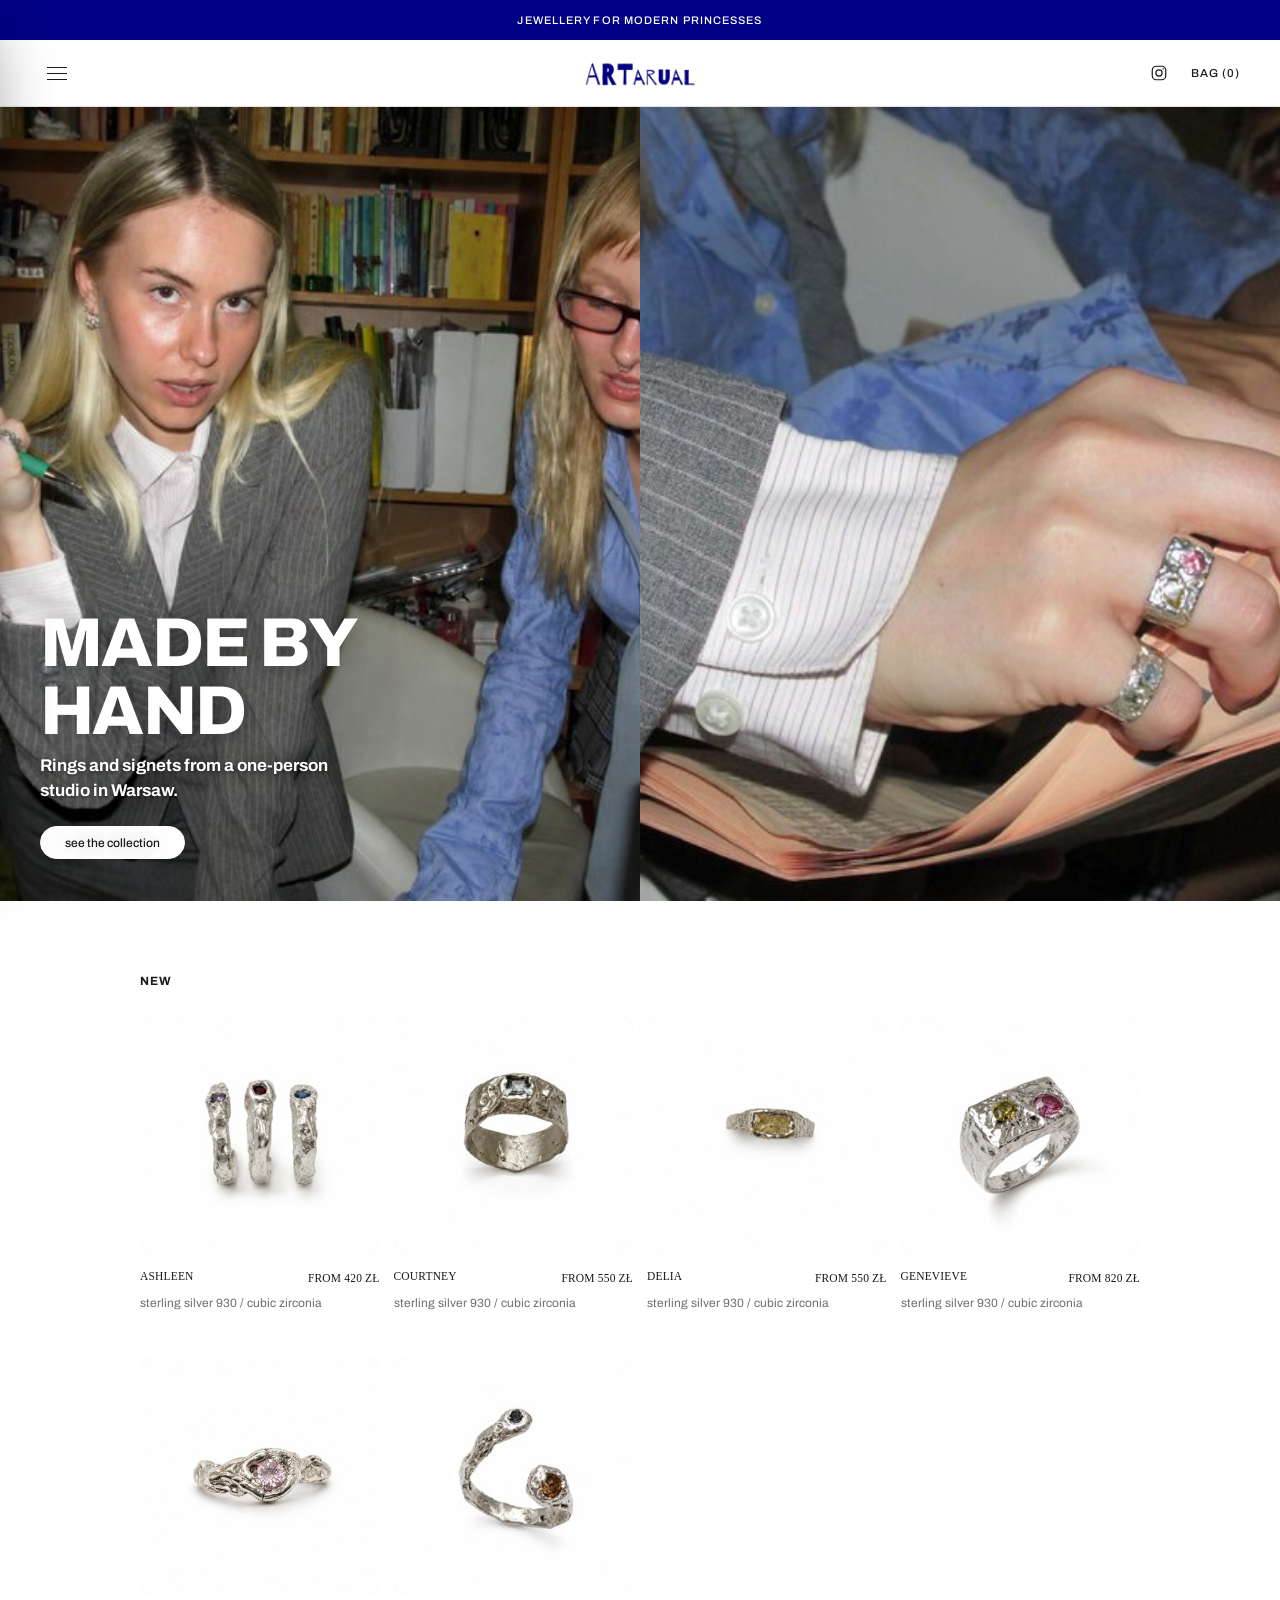
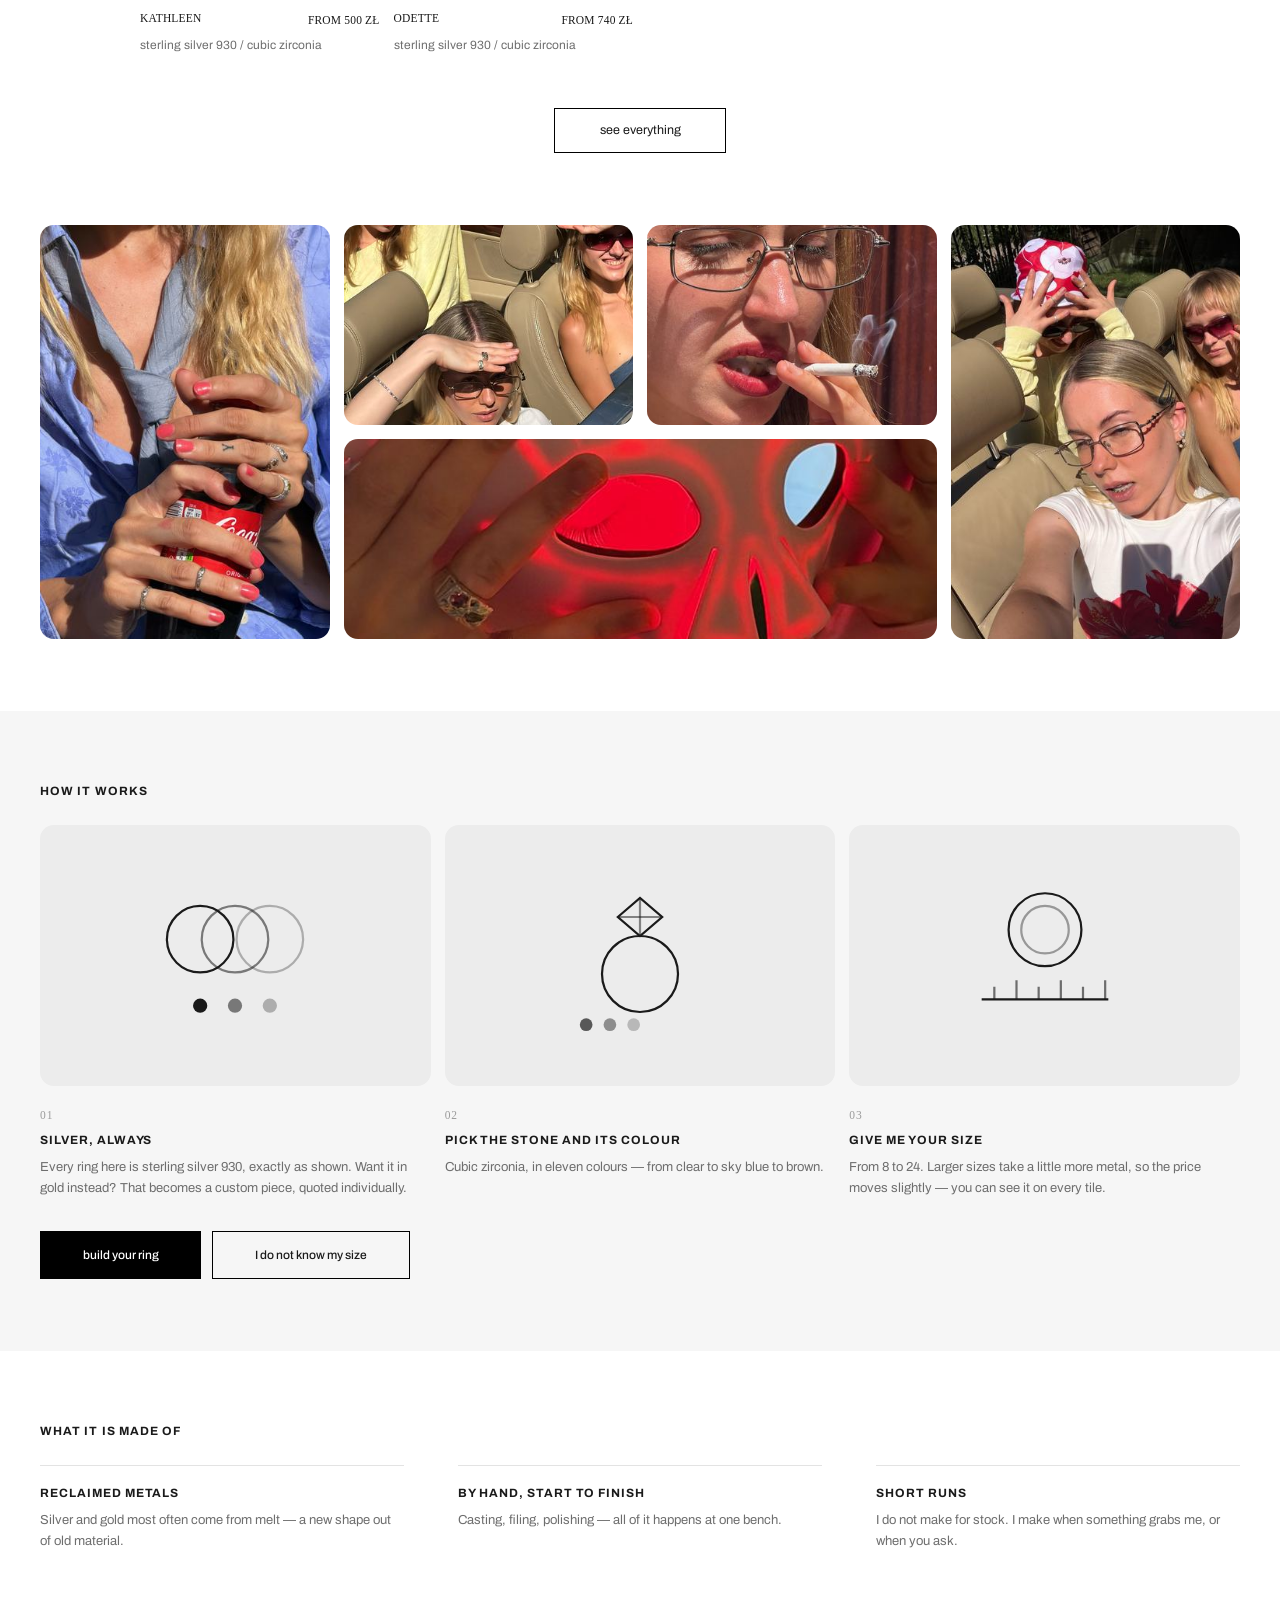
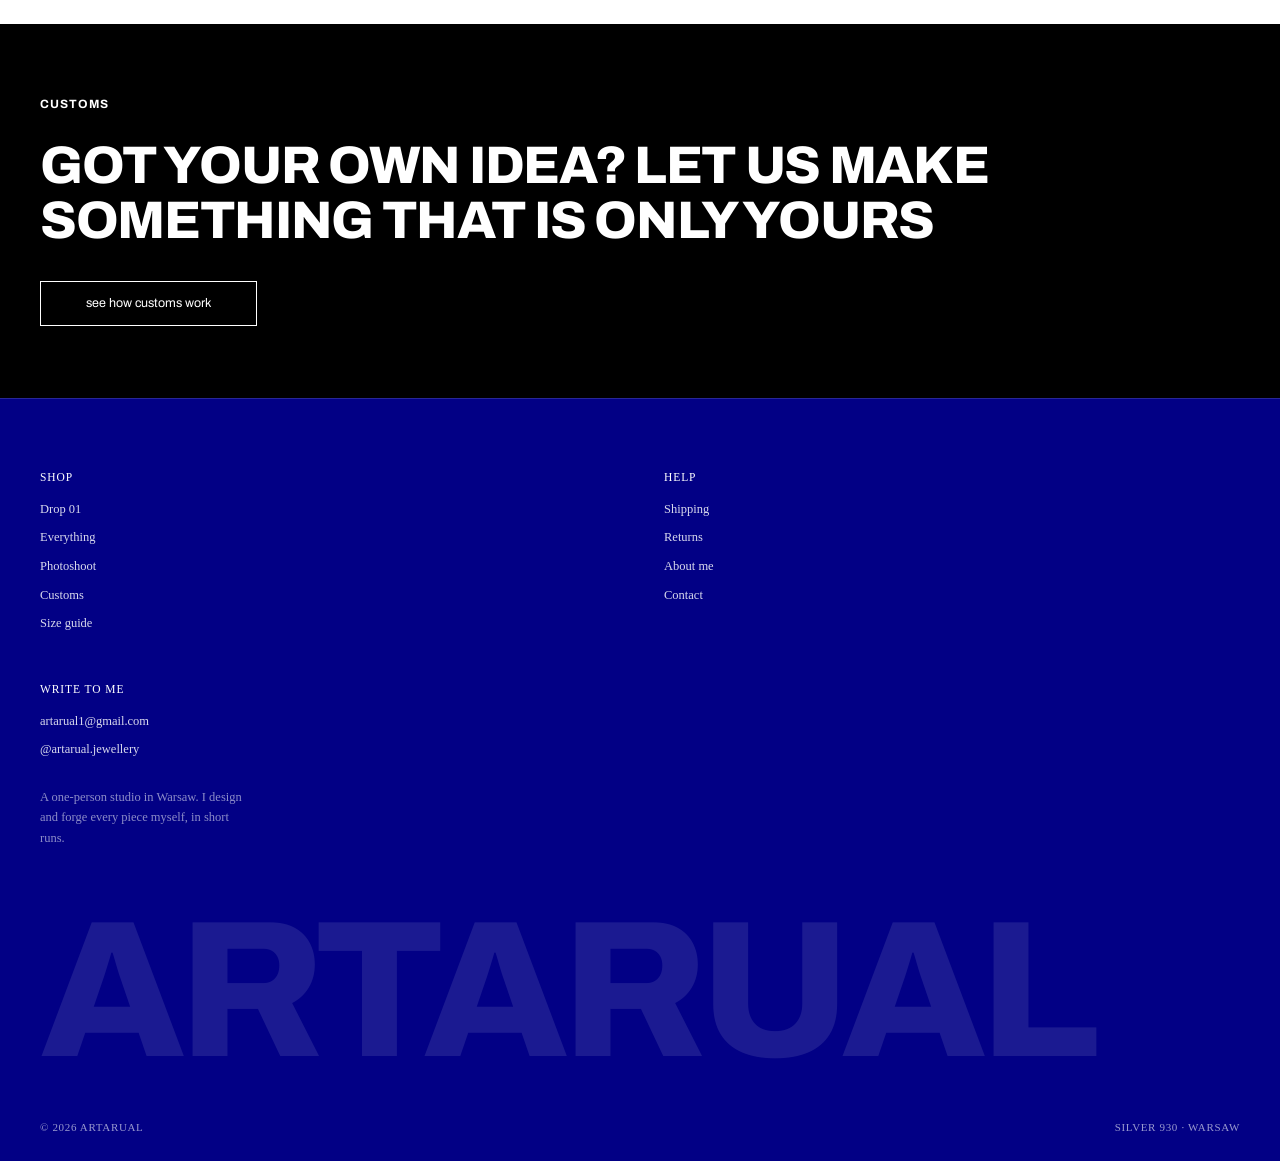
==== index.html @ d02b5b14 "Naprawa "Shop": .subnav przegrywał specyficznością z .main-nav ul (display:flex nadpisywał display:n" ====
<!DOCTYPE html>
<html lang="en">
<head>
<meta charset="UTF-8">
<meta name="viewport" content="width=device-width, initial-scale=1.0">
<title data-i18n="home.title">ARTarual — handmade rings and signets</title>
<meta name="description" content="ARTarual — sterling silver 930 rings and signets designed and forged by hand in Warsaw, in short runs. You pick the zircon colour and the size." data-i18n-attr="content:home.meta">
<link rel="icon" type="image/png" sizes="32x32" href="favicon-32.png">
<link rel="icon" type="image/png" sizes="16x16" href="favicon-16.png">
<link rel="icon" type="image/png" sizes="512x512" href="favicon-512.png">
<link rel="apple-touch-icon" href="apple-touch-icon.png">
<link rel="shortcut icon" href="favicon.ico">
<link rel="canonical" href="https://artarual.com/">
<meta property="og:type" content="website">
<meta property="og:site_name" content="ARTarual">
<meta property="og:url" content="https://artarual.com/">
<meta property="og:title" content="ARTarual — handmade rings and signets">
<meta property="og:description" content="ARTarual — sterling silver 930 rings and signets designed and forged by hand in Warsaw, in short runs. You pick the zircon colour and the size.">
<meta property="og:image" content="https://artarual.com/zdj/web/og-image.jpg">
<meta property="og:image:width" content="1200">
<meta property="og:image:height" content="630">
<meta name="twitter:card" content="summary_large_image">
<meta name="twitter:title" content="ARTarual — handmade rings and signets">
<meta name="twitter:description" content="ARTarual — sterling silver 930 rings and signets designed and forged by hand in Warsaw, in short runs. You pick the zircon colour and the size.">
<meta name="twitter:image" content="https://artarual.com/zdj/web/og-image.jpg">
<link rel="preconnect" href="https://fonts.googleapis.com">
<link rel="preconnect" href="https://fonts.gstatic.com" crossorigin>
<link href="https://fonts.googleapis.com/css2?family=Archivo:wght@400;500;700;800&family=Tinos:wght@400;700&display=swap" rel="stylesheet">
<link rel="stylesheet" href="styles.css?v=202608251416">
</head>
<body>

  <div class="topbar">
    <span>jewellery for modern princesses</span>
  </div>

  <header class="site-header">
    <div class="wrap">
      <button class="nav-toggle" aria-label="Open menu" aria-expanded="false" aria-controls="main-nav">
        <span></span><span></span><span></span>
      </button>
      <div class="nav-backdrop" data-nav-close></div>
      <nav class="main-nav" id="main-nav">
        <div class="main-nav__head">
          <button type="button" class="main-nav__close" data-nav-close aria-label="Close menu" data-i18n-attr="aria-label:nav.close">&#10005;</button>
        </div>
        <ul>
          <li><a href="o-nas.html" data-i18n="nav.about">About me</a></li>
          <li class="has-sub">
            <button type="button" class="sub-toggle" aria-expanded="false"><span data-i18n="nav.shop">Shop</span> <span class="caret">&#9660;</span></button>
            <ul class="subnav">
              <li><a href="drop.html">Drop 01</a></li>
              <li><a href="kolekcja.html" data-i18n="nav.everything">Everything</a></li>
            </ul>
          </li>
          <li><a href="photoshoot.html" data-i18n="nav.photoshoot">Photoshoot</a></li>
          <li><a href="customs.html" data-i18n="nav.customs">Customs</a></li>
          <li><a href="rozmiary.html" data-i18n="nav.sizeguide">Size guide</a></li>
          <li class="nav-lang-item">
            <div class="lang-switch" role="group" aria-label="Language">
              <button type="button" data-lang="en" aria-current="true" aria-label="English">🇬🇧</button>
              <button type="button" data-lang="pl" aria-current="false" aria-label="Polski">🇵🇱</button>
            </div>
          </li>
        </ul>
      </nav>
      <a href="index.html" class="logo" aria-label="ARTarual — home"><img src="logo.png" alt="ARTarual"></a>
      <div class="nav-actions">
        <a href="https://www.instagram.com/artarual.jewellery/" target="_blank" rel="noopener" class="nav-icon" aria-label="Instagram">
          <svg viewBox="0 0 24 24" width="18" height="18" fill="none" stroke="currentColor" stroke-width="1.6" aria-hidden="true"><rect x="3" y="3" width="18" height="18" rx="5.5"/><circle cx="12" cy="12" r="4.1"/><circle cx="17.4" cy="6.6" r="1" fill="currentColor" stroke="none"/></svg>
        </a>
        <a href="#" data-bag-open><span data-i18n="nav.bag">Bag</span> (<span data-bag-count>0</span>)</a>
      </div>
    </div>
  </header>

  <main>

    <!-- opening banner: two full-bleed photos with the text on top -->
    <section class="hero-band">
      <figure><img src="zdj/web/hero-team-1280.jpg" srcset="zdj/web/hero-team-400.jpg 400w, zdj/web/hero-team-640.jpg 640w, zdj/web/hero-team-1280.jpg 1280w" sizes="(max-width:900px) 100vw, 50vw" alt="Two modern princesses at work, rings on" fetchpriority="high"></figure>
      <figure><img src="zdj/web/hero-rings-1280.jpg" srcset="zdj/web/hero-rings-400.jpg 400w, zdj/web/hero-rings-640.jpg 640w, zdj/web/hero-rings-1280.jpg 1280w" sizes="(max-width:900px) 100vw, 50vw" alt="A close-up of two ARTarual rings, worn stacked" loading="lazy"></figure>
      <div class="hero-band__overlay">
        <h1 class="hero-band__title" data-i18n="home.hero.title">made by hand</h1>
        <p class="hero-band__sub" data-i18n="home.hero.sub">Rings and signets from a one-person studio in Warsaw. You pick the zircon colour and the size.</p>
        <a href="kolekcja.html" class="btn-pill" data-i18n="home.hero.cta">see the collection</a>
      </div>
    </section>

    <!-- deliberately smaller tiles: this is a taster, the catalogue lives on kolekcja.html -->
    <section class="section">
      <div class="wrap wrap--narrow section__inner">
        <div class="sec-head"><h2 data-i18n="home.new.heading">new</h2></div>
        <div class="gallery gallery--compact" data-lista="n:8"></div>
        <div class="gallery-more"><a href="kolekcja.html" class="text-link" data-i18n="home.new.more">see everything</a></div>
      </div>
    </section>

    <section class="section" style="padding-top:0">
      <div class="wrap">
        <div class="collage">
          <figure class="tall"><img src="zdj/web/IMG_2862-640.jpg" srcset="zdj/web/IMG_2862-400.jpg 400w, zdj/web/IMG_2862-640.jpg 640w, zdj/web/IMG_2862-1280.jpg 1280w" sizes="(max-width:720px) 46vw, 25vw" alt="A signet worn every day" loading="lazy" decoding="async"></figure>
          <figure><img src="zdj/web/IMG_2849-640.jpg" srcset="zdj/web/IMG_2849-400.jpg 400w, zdj/web/IMG_2849-640.jpg 640w, zdj/web/IMG_2849-1280.jpg 1280w" sizes="(max-width:720px) 46vw, 25vw" alt="ARTarual rings in an everyday moment" loading="lazy" decoding="async"></figure>
          <figure><img src="zdj/web/IMG_2860-640.jpg" srcset="zdj/web/IMG_2860-400.jpg 400w, zdj/web/IMG_2860-640.jpg 640w, zdj/web/IMG_2860-1280.jpg 1280w" sizes="(max-width:720px) 46vw, 25vw" alt="Silver rings on a hand" loading="lazy" decoding="async"></figure>
          <figure class="tall"><img src="zdj/web/IMG_2868-640.jpg" srcset="zdj/web/IMG_2868-400.jpg 400w, zdj/web/IMG_2868-640.jpg 640w, zdj/web/IMG_2868-1280.jpg 1280w" sizes="(max-width:720px) 46vw, 25vw" alt="Several rings worn together" loading="lazy" decoding="async"></figure>
          <figure class="wide"><img src="zdj/web/IMG_2851-640.jpg" srcset="zdj/web/IMG_2851-400.jpg 400w, zdj/web/IMG_2851-640.jpg 640w, zdj/web/IMG_2851-1280.jpg 1280w" sizes="(max-width:720px) 92vw, 50vw" alt="ARTarual rings in motion" loading="lazy" decoding="async"></figure>
        </div>
      </div>
    </section>

    <section class="section section--paper2">
      <div class="wrap section__inner">
        <div class="sec-head"><h2 data-i18n="home.how.heading">how it works</h2></div>
        <div class="steps">
          <div class="step">
            <div class="step__art"><svg viewBox="0 0 120 120" fill="none" stroke="currentColor" stroke-width="1.4" aria-hidden="true">
              <circle cx="38" cy="50" r="21"/><circle cx="60" cy="50" r="21" opacity=".55"/><circle cx="82" cy="50" r="21" opacity=".3"/>
              <circle cx="38" cy="92" r="4.5" fill="currentColor" stroke="none"/>
              <circle cx="60" cy="92" r="4.5" fill="currentColor" stroke="none" opacity=".55"/>
              <circle cx="82" cy="92" r="4.5" fill="currentColor" stroke="none" opacity=".3"/>
            </svg></div>
            <span class="step__no">01</span>
            <h3 data-i18n="home.step1.title">silver, always</h3>
            <p data-i18n="home.step1.p">Every ring here is sterling silver 930, exactly as shown. Want it in gold instead? That becomes a custom piece, quoted individually.</p>
          </div>
          <div class="step">
            <div class="step__art"><svg viewBox="0 0 120 120" fill="none" stroke="currentColor" stroke-width="1.4" aria-hidden="true">
              <circle cx="60" cy="72" r="24"/>
              <path d="M46 36 L60 24 L74 36 L60 48 Z"/><path d="M46 36 H74" opacity=".5"/><path d="M60 24 V48" opacity=".5"/>
              <circle cx="26" cy="104" r="4" fill="currentColor" stroke="none" opacity=".7"/>
              <circle cx="41" cy="104" r="4" fill="currentColor" stroke="none" opacity=".45"/>
              <circle cx="56" cy="104" r="4" fill="currentColor" stroke="none" opacity=".25"/>
            </svg></div>
            <span class="step__no">02</span>
            <h3 data-i18n="home.step2.title">pick the stone and its colour</h3>
            <p data-i18n="home.step2.p">Cubic zirconia, in eight colours &mdash; from sky blue to burgundy to tea.</p>
          </div>
          <div class="step">
            <div class="step__art"><svg viewBox="0 0 120 120" fill="none" stroke="currentColor" stroke-width="1.4" aria-hidden="true">
              <circle cx="60" cy="44" r="23"/><circle cx="60" cy="44" r="15" opacity=".4"/>
              <path d="M20 88 H100"/>
              <path d="M28 88 v-8 M42 88 v-12 M56 88 v-8 M70 88 v-12 M84 88 v-8 M98 88 v-12" opacity=".6"/>
            </svg></div>
            <span class="step__no">03</span>
            <h3 data-i18n="home.step3.title">give me your size</h3>
            <p data-i18n="home.step3.p">From 8 to 24. Larger sizes take a little more metal, so the price moves slightly &mdash; you can see it on every tile.</p>
          </div>
        </div>
        <div class="btn-row">
          <a href="drop.html" class="btn btn-primary" data-i18n="home.build">build your ring</a>
          <a href="rozmiary.html" class="btn btn-ghost" data-i18n="home.dontknow">I do not know my size</a>
        </div>
      </div>
    </section>

    <section class="section">
      <div class="wrap section__inner">
        <div class="sec-head"><h2 data-i18n="home.made.heading">what it is made of</h2></div>
        <div class="stuff">
          <div class="stuff__item"><h3 data-i18n="home.made1.title">reclaimed metals</h3><p data-i18n="home.made1.p">Silver and gold most often come from melt &mdash; a new shape out of old material.</p></div>
          <div class="stuff__item"><h3 data-i18n="home.made2.title">by hand, start to finish</h3><p data-i18n="home.made2.p">Casting, filing, polishing &mdash; all of it happens at one bench.</p></div>
          <div class="stuff__item"><h3 data-i18n="home.made3.title">short runs</h3><p data-i18n="home.made3.p">I do not make for stock. I make when something grabs me, or when you ask.</p></div>
        </div>
      </div>
    </section>

    <section class="section section--navy">
      <div class="wrap section__inner">
        <div class="sec-head"><h2 data-i18n="home.customs.heading">customs</h2></div>
        <div class="statement"><p data-i18n="home.customs.statement">got your own idea? let us make something that is only yours</p></div>
        <div class="btn-row"><a href="customs.html" class="text-link" data-i18n="home.customs.cta">see how customs work</a></div>
      </div>
    </section>

  </main>

  <footer class="site-footer">
    <div class="wrap">
      <div class="footer-top">
        <div class="footer-col">
          <h4 data-i18n="footer.shop">shop</h4>
          <ul>
            <li><a href="drop.html">Drop 01</a></li>
            <li><a href="kolekcja.html" data-i18n="nav.everything">Everything</a></li>
            <li><a href="photoshoot.html" data-i18n="nav.photoshoot">Photoshoot</a></li>
            <li><a href="customs.html" data-i18n="nav.customs">Customs</a></li>
            <li><a href="rozmiary.html" data-i18n="nav.sizeguide">Size guide</a></li>
          </ul>
        </div>
        <div class="footer-col">
          <h4 data-i18n="footer.help">help</h4>
          <ul>
            <li><a href="dostawa-zwroty.html#shipping" data-i18n="footer.shipping">Shipping</a></li>
            <li><a href="dostawa-zwroty.html#returns" data-i18n="footer.returns">Returns</a></li>
            <li><a href="o-nas.html" data-i18n="nav.about">About me</a></li>
            <li><a href="kontakt.html" data-i18n="nav.contact">Contact</a></li>
          </ul>
        </div>
        <div class="footer-col">
          <h4 data-i18n="footer.writeto">write to me</h4>
          <ul>
            <li><a href="mailto:artarual1@gmail.com">artarual1@gmail.com</a></li>
            <li><a href="https://www.instagram.com/artarual.jewellery/" target="_blank" rel="noopener">@artarual.jewellery</a></li>
          </ul>
          <p data-i18n="footer.paragraph">A one-person studio in Warsaw. I design and forge every piece myself, in short runs.</p>
        </div>
      </div>
      <div class="footer-wordmark" aria-hidden="true">ARTarual</div>
      <div class="footer-bottom">
        <span>&copy; 2026 ARTarual</span>
        <span data-i18n="footer.tagline">silver 930 &middot; warsaw</span>
      </div>
    </div>
  </footer>

  <script src="i18n.js?v=202608251416"></script>
  <script src="script.js?v=202608251416"></script>
  <script src="products.js?v=202608251416"></script>
</body>
</html>
---- styles.css ----
/* =========================================================
   ARTarual — pracownia biżuterii
   Kierunek: katalog. Drobna typografia, dużo bieli,
   szare kafle ze zdjęciami, czarny pasek na górze,
   biała stopka z wielkim wordmarkiem.
   ========================================================= */
:root{
  --black:   #000000;
  --ink:     #1A1A1A;
  --grey:    #6E6E6E;   /* podpis pod produktem */
  --grey-2:  #9B9B9B;   /* nieaktywny filtr, placeholder */
  --line:    #E3E3E3;
  --tile:    #ECECEC;   /* szary kafel pod zdjęciem */
  --paper:   #FFFFFF;
  --paper-2: #F6F6F6;
  --navy:    #020085;   /* dokładny kolor z logo.png — stopka i wordmark logo */

  --font-sans:  "Archivo", "Helvetica Neue", Helvetica, Arial, sans-serif;
  --font-serif: "Tinos", "Times New Roman", Times, serif;

  --edge: 40px;
  --radius: 14px;

  --topbar-h: 40px;
  --header-h: 66px;
}

*,*::before,*::after{ box-sizing:border-box; }
/* overflow-x na html, nie na body — na body tworzy osobny kontekst
   przewijania i psuje position:sticky w potomkach (np. .pgal na
   stronie produktu przestaje się trzymać przy scrollu) */
html{ scroll-behavior:smooth; overflow-x:hidden; }
body{
  margin:0;
  background:var(--paper);
  color:var(--ink);
  font-family:var(--font-sans);
  font-weight:400;
  font-size:13px;
  line-height:1.65;
  -webkit-font-smoothing:antialiased;
}
main, header, footer{ position:relative; }

img,svg{ display:block; max-width:100%; }
a{ color:inherit; text-decoration:none; }
p{ margin:0 0 1em; }
h1,h2,h3,h4{ margin:0; font-weight:700; color:var(--ink); line-height:1.2; }

.wrap{ width:100%; margin:0 auto; padding:0 var(--edge); }
/* wąska kolumna na dłuższy tekst — reszta strony jedzie na pełną szerokość */
.wrap--narrow{ max-width:1080px; }

:focus-visible{ outline:1px solid var(--black); outline-offset:2px; }
@media (prefers-reduced-motion: reduce){
  *{ animation-duration:.001ms !important; animation-iteration-count:1 !important; transition-duration:.001ms !important; scroll-behavior:auto !important; }
  .reveal{ opacity:1 !important; transform:none !important; }
}

/* =========================================================
   Delikatny fade + wsunięcie przy wjeżdżaniu w viewport (script.js
   dopisuje .reveal do sekcji/kafli, .is-visible po wejściu w kadr —
   patrz IntersectionObserver w script.js)
   ========================================================= */
.reveal{
  opacity:0; transform:translateY(22px);
  transition:opacity .7s ease, transform .7s ease;
}
.reveal.is-visible{ opacity:1; transform:none; }
/* lekki poślizg kolejnych kafli w rzędzie siatki produktów */
.piece.reveal:nth-child(4n+2){ transition-delay:.08s; }
.piece.reveal:nth-child(4n+3){ transition-delay:.16s; }
.piece.reveal:nth-child(4n+4){ transition-delay:.24s; }

/* wspólna etykieta: drobne wersaliki */
.note{
  display:inline-block; font-family:var(--font-sans); font-weight:700;
  font-size:11px; text-transform:uppercase; letter-spacing:.09em; color:var(--ink);
  line-height:1.6;
}
.note--navy{ color:var(--ink); }
.ghost{ display:none !important; }

/* =========================================================
   Pasek z hasłem — pod nagłówkiem, w kolorze loga
   ========================================================= */
.topbar{
  background:var(--navy);
  color:#fff; height:var(--topbar-h);
  display:flex; align-items:center; justify-content:center;
  padding:0 var(--edge);
}
.topbar span{
  font-size:11px; letter-spacing:.1em; text-transform:uppercase; font-weight:500;
  text-align:center;
}

/* =========================================================
   Header — hamburger z lewej, logo na środku, akcje z prawej.
   Menu jest rozwijaną listą na KAŻDEJ szerokości ekranu (nie tylko na
   telefonie) — jedna wersja wyglądu i zachowania wszędzie.
   ========================================================= */
.site-header{
  position:sticky; top:0; z-index:50; background:var(--paper);
  border-bottom:1px solid var(--line);
}
/* 1fr po obu stronach (nie auto) — inaczej hamburger (wąski) i
   Instagram+koszyk (szersze) mają różną szerokość, środkowa kolumna z
   logiem przesuwa się od prawdziwego środka i wygląda na "nie
   wyśrodkowane" względem paska z hasłem pod spodem */
.site-header .wrap{
  display:grid; grid-template-columns:1fr auto 1fr; align-items:center;
  height:var(--header-h); gap:1rem;
}
.logo{ display:flex; align-items:center; justify-content:center; }
.logo img{ height:28px; width:auto; } /* logo.png jest już granatowe — bez filtra */

.nav-toggle{
  display:block; justify-self:start; background:none; border:0;
  width:34px; height:34px; cursor:pointer; padding:0;
}
.nav-toggle span{ display:block; width:20px; height:1px; background:var(--ink); margin:5px auto; }

/* Menu jako szuflada z lewej krawędzi + przyciemnione tło — ten sam
   język wizualny co koszyk (.bag), tylko z drugiej strony. Zasłania
   cały ekran (łącznie z nagłówkiem), więc ma własny przycisk zamknięcia
   u góry — hamburger jest wtedy i tak schowany pod tłem. */
.nav-backdrop{
  position:fixed; inset:0; z-index:58; background:rgba(0,0,0,.32);
  opacity:0; visibility:hidden; transition:opacity .25s ease, visibility .25s;
}
.nav-backdrop.open{ opacity:1; visibility:visible; }

.main-nav{
  position:fixed; inset:0 auto 0 0; z-index:59; width:min(320px,86vw); height:100%;
  background:var(--paper); display:flex; flex-direction:column; align-items:stretch;
  overflow-y:auto; box-shadow:24px 0 60px -34px rgba(0,0,0,.4);
  transform:translateX(-100%); transition:transform .3s cubic-bezier(.2,.6,.2,1);
}
.main-nav.open{ transform:translateX(0); }

.main-nav__head{ display:flex; justify-content:flex-end; padding:1.3rem var(--edge) 0; }
.main-nav__close{ background:none; border:0; padding:0; cursor:pointer; font-size:15px; color:var(--ink); }

.main-nav ul{ list-style:none; display:flex; flex-direction:column; gap:0; margin:0; padding:.4rem var(--edge) 1.8rem; }
.main-nav > ul > li{ border-bottom:1px solid var(--line); }
.main-nav > ul > li > a{
  display:block; padding:.95rem 0; font-size:13.5px; color:var(--ink);
  transition:opacity .15s ease;
}
.main-nav > ul > li > a:hover{ opacity:.55; }

/* prawa strona nagłówka — tylko Instagram i koszyk; flagi PL/EN mieszkają
   teraz w rozwijanym menu (.nav-lang-item), nie tutaj */
.nav-actions{ display:flex; align-items:center; justify-content:flex-end; gap:1.4rem; }
.nav-actions a{
  font-size:11.5px; text-transform:uppercase; letter-spacing:.09em; font-weight:500;
  color:var(--ink); white-space:nowrap;
}
.nav-actions a:hover{ text-decoration:underline; text-underline-offset:3px; }
.nav-actions .nav-icon{ display:inline-flex; align-items:center; }
.nav-actions .nav-icon:hover{ text-decoration:none; opacity:.6; }

/* PL / EN flag switch — flags stay in their real colours always; only
   opacity marks which one is active (a grayscale filter would make the
   Polish flag look like it is broken, not just "not selected") */
.lang-switch{ display:inline-flex; align-items:center; gap:.7rem; }
.lang-switch button{
  background:none; border:0; padding:0; margin:0; cursor:pointer;
  font-size:19px; line-height:1; opacity:.4;
  transition:opacity .2s ease;
}
.lang-switch button[aria-current="true"]{ opacity:1; cursor:default; }
.lang-switch button:hover{ opacity:.75; }
.nav-lang-item{ display:flex; align-items:center; padding:.95rem 0; }

/* =========================================================
   Rozwijane „sklep" — zawsze klik/tap, jedna pozycja w liście
   ========================================================= */
.main-nav li.has-sub{ position:static; }
.sub-toggle{
  font-family:var(--font-sans); font-size:13.5px; font-weight:400; color:var(--ink);
  background:none; border:0; padding:.95rem 0; cursor:pointer;
  display:flex; width:100%; align-items:center; justify-content:space-between;
}
.sub-toggle .caret{ font-size:6px; transition:transform .25s ease; }
.has-sub.open .sub-toggle .caret{ transform:rotate(180deg); }

.main-nav .subnav{
  list-style:none; margin:0; padding:0 0 .7rem .9rem; position:static;
  display:none; gap:0;
}
.has-sub.open .subnav{ display:grid; }
.subnav li{ border:0 !important; }
.subnav a{ display:block !important; padding:.55rem 0 !important; font-size:12.5px; white-space:nowrap; }
.subnav a:hover, .subnav a[aria-current="page"]{ opacity:.55; }

/* =========================================================
   Baner pełnoekranowy (hero)
   ========================================================= */
/* na komputerze/laptopie: dwa zdjęcia obok siebie, na wysokość
   wypełniają resztę ekranu pod paskiem i nagłówkiem (żeby nic z
   sekcji "new" nie było widać bez przewinięcia) */
.hero-band{
  position:relative; display:grid; grid-template-columns:1fr 1fr;
  height:calc(100vh - var(--topbar-h) - var(--header-h)); min-height:480px;
}
.hero-band figure{ margin:0; overflow:hidden; background:var(--tile); }
.hero-band img{ width:100%; height:100%; object-fit:cover; }
.hero-band__overlay{
  position:absolute; left:var(--edge); bottom:2.6rem; z-index:2; color:#fff; max-width:min(46ch,54%);
  text-shadow:0 1px 22px rgba(0,0,0,.34);
}
.hero-band__title{
  font-family:var(--font-sans); font-weight:800; text-transform:uppercase;
  font-size:clamp(2.4rem,5.4vw,4.4rem); line-height:.98; letter-spacing:-.025em; color:#fff;
  margin:0 0 .5rem;
}
.hero-band__sub{
  font-size:17px; font-weight:700; line-height:1.45; margin:0 0 1.4rem; color:#fff;
  text-shadow:0 1px 14px rgba(0,0,0,.55), 0 1px 3px rgba(0,0,0,.45);
}

/* biała pigułka na zdjęciu */
.btn-pill{
  display:inline-flex; align-items:center; justify-content:center;
  background:#fff; color:var(--ink); border:1px solid #fff; border-radius:100px;
  font-size:12px; font-weight:500; padding:.62rem 1.5rem; line-height:1;
  transition:background .22s ease, color .22s ease;
}
.btn-pill:hover{ background:transparent; color:#fff; }

/* =========================================================
   Przyciski
   ========================================================= */
.btn{
  display:inline-flex; align-items:center; justify-content:center; gap:.5rem;
  font-family:var(--font-sans); font-size:12px; font-weight:500; line-height:1;
  padding:1.05rem 2.6rem; border:1px solid var(--black); border-radius:0;
  transition:background .22s ease, color .22s ease;
}
.btn-primary{ background:var(--black); color:#fff; }
.btn-primary:hover{ background:transparent; color:var(--ink); }
.btn-ghost{ background:transparent; color:var(--ink); }
.btn-ghost:hover{ background:var(--black); color:#fff; }
.btn-row{ display:flex; gap:.7rem; flex-wrap:wrap; align-items:center; margin-top:2rem; }

/* =========================================================
   Sekcje
   ========================================================= */
.section{ padding:4.5rem 0; position:relative; }
.section--paper2{ background:var(--paper-2); }
.section--pink, .section--lavender, .section--lime, .section--orange{ background:var(--paper-2); }
.section--navy{ background:var(--black); color:rgba(255,255,255,.8); }
.section--navy h1,.section--navy h2,.section--navy h3,.section--navy h4,.section--navy .note{ color:#fff; }
.section__inner{ position:relative; }

/* nagłówek sekcji = drobna etykieta, jak „NEW IN" w referencji */
.sec-head{ margin-bottom:1.6rem; }
.sec-head h2{
  font-family:var(--font-sans); font-weight:700; font-size:12px;
  text-transform:uppercase; letter-spacing:.09em; color:var(--ink); line-height:1.4;
}
/* eyebrow jest już zbędny — etykietą jest sam nagłówek */
.sec-head .note{ display:none; }
.section--navy .sec-head h2{ color:#fff; }

/* =========================================================
   Siatka produktów
   ========================================================= */
.gallery{ display:grid; grid-template-columns:repeat(4,1fr); gap:2.8rem 14px; }
/* wariant na stronę główną: kwadratowe, mniejsze kafle w węższej kolumnie */
.gallery--compact .piece__frame{ aspect-ratio:1/1; }
.gallery--loose .piece{ transform:none; }

.piece{ position:relative; }
.piece a{ display:block; }
.piece__frame{
  position:relative; aspect-ratio:4/5; overflow:hidden;
  background:var(--tile); border:0; border-radius:var(--radius);
  box-shadow:0 0 0 rgba(0,0,0,0); display:block;
  transition:box-shadow .35s ease;
}
/* delikatny cień + powiększenie zdjęcia na hover — bez tego siatka
   produktów wygląda trochę statycznie */
.piece:hover .piece__frame{ box-shadow:0 20px 36px -20px rgba(0,0,0,.24); }
.piece__frame img{
  position:absolute; inset:0; width:100%; height:100%; object-fit:cover;
  transition:opacity .5s ease, transform .5s ease;
}
.piece:hover .piece__frame img{ transform:scale(1.045); }
/* drugie zdjęcie odsłania się na hover — jak w referencji */
.piece__frame .piece__img--alt{ opacity:0; }
.piece:hover .piece__frame .piece__img--alt{ opacity:1; }

.piece__meta{ display:flex; align-items:flex-start; gap:1rem; margin-top:.85rem; }
.piece__name{
  font-family:var(--font-serif); font-weight:400; font-size:11.5px;
  text-transform:uppercase; letter-spacing:.015em; color:var(--ink); line-height:1.4;
}
.piece__price{
  font-family:var(--font-serif); font-weight:400; font-size:11.5px;
  text-transform:uppercase; letter-spacing:.015em; color:var(--ink);
  margin-left:auto; white-space:nowrap; padding-top:1px;
}
/* podpis materiałowy pod nazwą */
.piece__desc{
  font-family:var(--font-sans); font-size:12px; color:var(--grey);
  margin:.35rem 0 0; line-height:1.5;
}
/* numer i plakietka z poprzedniej wersji — w katalogu zbędne */
.piece__no, .piece__frame .tag{ display:none; }

.gallery-more{ text-align:center; margin-top:3.4rem; }
/* domyślnie zwykły link w zdaniu */
.text-link{
  display:inline; border:0; padding:0; background:none; color:var(--ink);
  font-family:inherit; font-size:inherit; line-height:inherit;
  border-bottom:1px solid var(--line); transition:border-color .22s ease;
}
.text-link:hover{ border-bottom-color:var(--ink); }
/* stojąc samodzielnie staje się przyciskiem „View all" */
.gallery-more .text-link, .btn-row .text-link{
  display:inline-flex; align-items:center; justify-content:center;
  font-family:var(--font-sans); font-size:12.5px; font-weight:400;
  border:1px solid var(--black); padding:.95rem 2.8rem; line-height:1;
  transition:background .22s ease, color .22s ease;
}
.gallery-more .text-link:hover, .btn-row .text-link:hover{ background:var(--black); color:#fff; }
.section--navy .btn-row .text-link{ border-color:#fff; color:#fff; }
.section--navy .btn-row .text-link:hover{ background:#fff; color:var(--ink); }

/* =========================================================
   Photo wall (photoshoot.html) — kolumnowy kolaż, sam się
   zwija do jednej kolumny na telefonie, bez dodatkowego JS-a
   ========================================================= */
.photo-wall{ column-count:3; column-gap:14px; }
.photo-wall figure{
  margin:0 0 14px; break-inside:avoid; overflow:hidden;
  border-radius:var(--radius); background:var(--tile);
}
.photo-wall img{ display:block; width:100%; height:auto; }
@media (max-width:1024px){ .photo-wall{ column-count:2; } }
@media (max-width:560px){ .photo-wall{ column-count:1; } }

/* =========================================================
   Filtry kolekcji — środek, drobny tekst, bez ramek
   ========================================================= */
.filter-row{
  display:flex; justify-content:center; flex-wrap:wrap; gap:2.4rem;
  margin:0 0 3.2rem;
}
.filter-btn{
  background:none; border:0; padding:.2rem 0; cursor:pointer;
  font-family:var(--font-sans); font-size:12px; color:var(--grey-2);
  transition:color .2s ease;
}
.filter-btn:hover{ color:var(--ink); }
.filter-btn.active{ color:var(--ink); text-decoration:underline; text-underline-offset:4px; }

/* =========================================================
   Nagłówek podstrony / kolekcji — wyśrodkowany, drobny
   ========================================================= */
.page-hero{ padding:3.4rem 0 3rem; text-align:center; }
.page-hero h1{
  font-family:var(--font-sans); font-weight:700; font-size:12.5px;
  text-transform:uppercase; letter-spacing:.1em; color:var(--ink); margin-bottom:1rem;
}
.page-hero p{
  max-width:660px; margin:0 auto; font-size:13px; color:var(--ink); line-height:1.7;
}

/* strona 404 */
.error-code{
  font-family:var(--font-sans); font-weight:800; font-size:clamp(4rem,16vw,8rem);
  line-height:.9; letter-spacing:-.02em; color:var(--line); margin:0 0 1rem;
}
.page-hero > .wrap > .note{ display:none; }

/* metryczka dropu — drobny szary tekst rozdzielony kropkami */
.drop-meta{
  display:flex; justify-content:center; flex-wrap:wrap; gap:0; margin-top:1.2rem;
  font-size:11.5px; color:var(--grey);
}
.badge{
  border:0; border-radius:0; background:none; padding:0; color:var(--grey);
  font-family:var(--font-sans); font-size:11.5px; font-weight:400;
  text-transform:none; letter-spacing:0;
}
.badge + .badge::before{ content:"·"; margin:0 .7rem; color:var(--grey-2); }

/* =========================================================
   Kolaż zdjęć — statyczny, bez animacji
   ========================================================= */
.collage{ display:grid; grid-template-columns:repeat(4,1fr); grid-auto-rows:200px; gap:14px; }
.collage figure{ margin:0; overflow:hidden; border-radius:var(--radius); background:var(--tile); }
.collage img{ width:100%; height:100%; object-fit:cover; transition:transform .7s cubic-bezier(.2,.6,.2,1); }
.collage figure:hover img{ transform:scale(1.03); }
.collage .tall{ grid-row:span 2; }
.collage .wide{ grid-column:span 2; }

/* dawny przewijany pas — zatrzymany i sprowadzony do statycznej siatki */
.strip{ position:relative; background:var(--paper); overflow:hidden; border:0; }
.strip__track{ display:grid; grid-template-columns:repeat(4,1fr); gap:14px; width:auto; animation:none; padding:0 var(--edge); }
.strip__track img{ width:100%; height:230px; object-fit:cover; border:0; border-radius:var(--radius); }
.strip__label{ display:none; }

/* =========================================================
   Zdjęcia — wspólne
   ========================================================= */
.ph{
  margin:0; position:relative; aspect-ratio:3/4; overflow:hidden;
  background:var(--tile); border:0; border-radius:var(--radius); box-shadow:none; transform:none;
}
.ph img{ width:100%; height:100%; object-fit:cover; }
.ph--tape::before{ display:none; }
.split .ph{ max-width:none; }

.wall{ display:grid; grid-template-columns:repeat(4,1fr); gap:14px; }
.wall .ph{ aspect-ratio:3/4; transform:none !important; }
.wall .ph img{ transition:transform .7s cubic-bezier(.2,.6,.2,1); }
.wall .ph:hover img{ transform:scale(1.03); }

/* hero z poprzedniej wersji — gdyby gdzieś zostało w markupie */
.hero{ padding:3rem 0; }
.hero__grid{ display:grid; grid-template-columns:1fr 1fr; gap:3rem; align-items:center; }
.hero-cluster{ display:grid; grid-template-columns:1fr 1fr; gap:14px; }
.hero-cluster .blob{ display:none; }
.hero h1{ font-family:var(--font-sans); font-weight:800; text-transform:uppercase; font-size:clamp(2rem,4.5vw,3.4rem); letter-spacing:-.02em; line-height:1; }
.hero__lede{ font-size:13px; max-width:52ch; }
.hl{ font-family:inherit; font-style:normal; color:inherit; background:none; -webkit-text-fill-color:currentColor; }

/* =========================================================
   Wielkie oświadczenie (jak cytat prasowy w referencji)
   ========================================================= */
.statement{ max-width:none; text-align:left; }
.statement p{
  font-family:var(--font-sans); font-weight:800; text-transform:uppercase;
  font-size:clamp(1.6rem,4.2vw,3.3rem); line-height:1.04; letter-spacing:-.025em;
  color:var(--ink); margin:0;
}
.section--navy .statement p{ color:#fff; }
.statement .sign{
  display:inline-block; margin-top:1.8rem; font-family:var(--font-serif);
  font-size:12px; text-transform:uppercase; letter-spacing:.08em; color:var(--grey);
}

/* =========================================================
   Trzy kolumny (z czego / jak to działa)
   ========================================================= */
.stuff{ display:grid; grid-template-columns:repeat(3,1fr); gap:3.4rem; }
.stuff__item{ position:relative; padding:1.2rem 0 0; border-top:1px solid var(--line); }
.stuff__item::before{ display:none; }
.stuff__item h3{
  font-family:var(--font-sans); font-weight:700; font-size:12px;
  text-transform:uppercase; letter-spacing:.08em; color:var(--ink); margin-bottom:.6rem;
}
.stuff__item p{ color:var(--grey); margin:0; font-size:13px; }

/* =========================================================
   Split (o mnie)
   ========================================================= */
.split{ display:grid; grid-template-columns:1fr 1fr; gap:3.4rem; align-items:center; }
.portrait{ position:relative; aspect-ratio:4/5; overflow:hidden; background:var(--tile); border:0; border-radius:var(--radius); box-shadow:none; transform:none; }
.portrait::before{ display:none; }
.portrait img{ width:100%; height:100%; object-fit:cover; }
.split p{ color:var(--ink); font-size:13px; max-width:56ch; }

.story-list{ display:grid; gap:0; margin-top:1.4rem; }
.story-list .row{
  display:grid; grid-template-columns:120px 1fr; gap:1.6rem; align-items:baseline;
  padding:1.2rem 0; border-bottom:1px solid var(--line);
}
.story-list .row:first-child{ border-top:1px solid var(--line); }
.story-list .when{
  font-family:var(--font-serif); font-size:11.5px; text-transform:uppercase;
  letter-spacing:.08em; color:var(--grey-2); line-height:1.6;
}
.story-list p{ margin:0; color:var(--ink); font-size:13px; }

/* =========================================================
   Kontakt
   ========================================================= */
.contact-grid{ display:grid; grid-template-columns:1fr 1fr; gap:4rem; align-items:start; }
.contact-lines{ list-style:none; margin:1.6rem 0 0; padding:0; display:grid; gap:0; }
.contact-lines li{
  display:flex; gap:1rem; align-items:center; font-size:13px;
  padding:.9rem 0; border-bottom:1px solid var(--line);
}
.contact-lines li:first-child{ border-top:1px solid var(--line); }
.contact-lines .ic{
  width:26px; height:26px; border-radius:50%; border:1px solid var(--line);
  display:flex; align-items:center; justify-content:center; flex:none;
  font-size:10px; color:var(--grey); background:transparent !important;
}
.social-row{ display:flex; gap:1.6rem; margin-top:1.8rem; }
.social-row a{
  width:auto; height:auto; border:0; border-radius:0; display:inline-flex;
  font-family:var(--font-sans); font-size:11.5px; font-weight:500;
  text-transform:uppercase; letter-spacing:.09em; color:var(--ink);
  border-bottom:1px solid var(--line); padding-bottom:2px;
  transition:border-color .22s ease;
}
.social-row a:hover{ border-bottom-color:var(--ink); background:none; transform:none; }

.form-card{ background:transparent; border:0; border-radius:0; padding:0; box-shadow:none; }
.form{ display:grid; gap:1.6rem; }
.form .row2{ display:grid; grid-template-columns:1fr 1fr; gap:1.6rem; }
.field label{
  display:block; font-family:var(--font-sans); font-weight:500; font-size:10.5px;
  text-transform:uppercase; letter-spacing:.09em; color:var(--grey); margin-bottom:.5rem;
}
.field input, .field select, .field textarea{
  width:100%; font-family:var(--font-sans); font-weight:400; font-size:13px;
  padding:.7rem 0; border:0; border-bottom:1px solid var(--line); border-radius:0;
  background:transparent; color:var(--ink); transition:border-color .22s ease;
}
.field textarea{ resize:vertical; min-height:110px; }
.field input:focus, .field select:focus, .field textarea:focus{ outline:0; border-bottom-color:var(--ink); }
.field input::placeholder, .field textarea::placeholder{ color:var(--grey-2); }
.form-note{ font-size:11.5px; color:var(--grey-2); }
#form-success{
  display:none; background:var(--paper-2); border:0; border-radius:0; padding:.9rem 1.2rem;
  font-family:var(--font-sans); font-size:11px; font-weight:500;
  text-transform:uppercase; letter-spacing:.09em; color:var(--ink);
}
#form-success.show{ display:block; }

/* =========================================================
   Q&A
   ========================================================= */
.qa{ display:grid; gap:0; max-width:820px; }
.qa details{ border:0; border-top:1px solid var(--line); border-radius:0; background:transparent; }
.qa details:last-child{ border-bottom:1px solid var(--line); }
.qa summary{
  cursor:pointer; list-style:none; padding:1.2rem 0;
  font-family:var(--font-sans); font-weight:500; font-size:13px; color:var(--ink);
  display:flex; justify-content:space-between; gap:2rem; align-items:baseline;
}
.qa summary::-webkit-details-marker{ display:none; }
.qa summary::after{ content:"+"; font-family:var(--font-sans); font-weight:400; color:var(--grey-2); font-size:14px; line-height:1; }
.qa details[open] summary::after{ content:"–"; }
.qa .a{ padding:0 0 1.4rem; color:var(--grey); font-size:13px; max-width:70ch; }

/* =========================================================
   Karta produktu
   ========================================================= */
.product{ display:grid; grid-template-columns:1fr 1.15fr; gap:3.4rem; align-items:start; }

.pgal{ position:sticky; top:calc(var(--header-h) + 24px); max-width:460px; }
.pgal__main{
  position:relative; overflow:hidden; aspect-ratio:4/5; background:var(--tile);
  border:0; border-radius:var(--radius); box-shadow:none; cursor:zoom-in;
}
.pgal__main img{ width:100%; height:100%; object-fit:cover; }
.pgal__thumbs{ display:flex; gap:14px; margin-top:14px; flex-wrap:wrap; }
.pgal__thumbs button{
  width:88px; aspect-ratio:4/5; padding:0; overflow:hidden; cursor:pointer;
  background:var(--tile); border:0; border-radius:10px; opacity:.5;
  transition:opacity .22s ease;
}
.pgal__thumbs button img{ width:100%; height:100%; object-fit:cover; }
.pgal__thumbs button:hover{ opacity:.8; }
.pgal__thumbs button[aria-selected="true"]{ opacity:1; transform:none; box-shadow:none; }

.product__head h1{
  font-family:var(--font-sans); font-weight:800; text-transform:uppercase;
  font-size:clamp(1.5rem,2.6vw,2.1rem); letter-spacing:-.02em; line-height:1.05; color:var(--ink);
}
.product__no{
  font-family:var(--font-serif); font-size:11.5px; text-transform:uppercase;
  letter-spacing:.08em; color:var(--grey-2); display:block; margin-bottom:.7rem;
}
.product__lede{ font-size:13px; color:var(--grey); max-width:52ch; margin-top:.9rem; }

.product-facts{ display:grid; grid-template-columns:1fr; gap:1.6rem; margin-top:1.8rem; }
.product-facts div{ padding-top:.8rem; padding-left:0; border-top:1px solid var(--line); font-size:12.5px; color:var(--ink); }
.product-facts div::before{ display:none; }
.product-facts strong{
  display:block; font-family:var(--font-sans); font-weight:500; font-size:10.5px;
  text-transform:uppercase; letter-spacing:.09em; color:var(--grey); margin-bottom:.25rem;
}

.opt{ margin-top:2rem; padding-top:1.6rem; border-top:1px solid var(--line); }
.opt__head{ display:flex; align-items:baseline; gap:.7rem; margin-bottom:.9rem; flex-wrap:wrap; }
.opt__head h3{
  font-family:var(--font-sans); font-weight:500; font-size:10.5px;
  text-transform:uppercase; letter-spacing:.09em; color:var(--grey); margin:0;
}
.opt__pick{ font-family:var(--font-serif); font-size:12.5px; text-transform:uppercase; letter-spacing:.03em; color:var(--ink); }

.chips{ display:flex; flex-wrap:wrap; gap:6px; }
.chip{
  font-family:var(--font-sans); font-weight:400; font-size:12px; cursor:pointer;
  background:transparent; color:var(--ink); border:1px solid var(--line); border-radius:0;
  padding:.55rem .9rem; display:inline-flex; align-items:center; gap:.5rem; line-height:1.2;
  transition:border-color .2s ease, background .2s ease, color .2s ease;
}
.chip:hover{ border-color:var(--ink); transform:none; }
.chip[aria-pressed="true"]{ background:var(--black); color:#fff; border-color:var(--black); box-shadow:none; }
.chip .dot{ width:11px; height:11px; border-radius:50%; border:1px solid rgba(0,0,0,.18); flex:none; }
.chip[aria-pressed="true"] .dot{ border-color:rgba(255,255,255,.5); }
.chip .delta{ font-size:11px; color:var(--grey-2); opacity:1; }
.chip[aria-pressed="true"] .delta{ color:rgba(255,255,255,.6); opacity:1; }

.sizes{ display:grid; grid-template-columns:repeat(auto-fill,minmax(74px,1fr)); gap:6px; }
.size-btn{
  cursor:pointer; background:transparent; border:1px solid var(--line); border-radius:0;
  padding:.6rem .25rem; text-align:center; line-height:1.35; color:var(--ink);
  transition:border-color .2s ease, background .2s ease, color .2s ease;
}
.size-btn:hover{ border-color:var(--ink); transform:none; }
.size-btn .n{ display:block; font-family:var(--font-sans); font-weight:500; font-size:12.5px; color:inherit; }
.size-btn .mm{ display:block; font-size:10.5px; color:var(--grey-2); opacity:1; }
.size-btn .d{ display:block; font-size:10px; color:var(--grey-2); font-weight:400; min-height:1em; }
.size-btn[aria-pressed="true"]{ background:var(--black); color:#fff; border-color:var(--black); box-shadow:none; }
.size-btn[aria-pressed="true"] .mm, .size-btn[aria-pressed="true"] .d{ color:rgba(255,255,255,.6); opacity:1; }
.size-help{ margin-top:1rem; font-size:12px; color:var(--grey); }
/* .text-link w tym miejscu jest zwykłym linkiem — patrz reguła bazowa */

.summary{ margin-top:2.2rem; background:var(--paper-2); border:0; border-radius:0; padding:1.8rem; box-shadow:none; }
.summary__price{ display:flex; align-items:baseline; gap:.7rem; flex-wrap:wrap; }
.summary__price .val{
  font-family:var(--font-sans); font-weight:800; font-size:1.9rem;
  color:var(--ink); line-height:1; letter-spacing:-.02em;
}
.summary__price .from{
  font-family:var(--font-serif); font-size:11px; text-transform:uppercase;
  letter-spacing:.08em; color:var(--grey);
}
.summary__pricenote{ font-size:11.5px; color:var(--grey); margin:.5rem 0 0; }
.summary__rows{ list-style:none; margin:1.5rem 0 0; padding:0; display:grid; gap:0; font-size:12.5px; }
.summary__rows li{ display:flex; justify-content:space-between; gap:1.2rem; padding:.6rem 0; border-bottom:1px solid var(--line); }
.summary__rows li:first-child{ border-top:1px solid var(--line); }
.summary__rows .k{ color:var(--grey); opacity:1; }
.summary__rows .v{ font-weight:500; text-align:right; color:var(--ink); }
.lead-badge{
  display:inline-flex; align-items:center; gap:.5rem; margin-top:1.4rem;
  background:none; border:0; border-radius:0; padding:0;
  font-family:var(--font-sans); font-weight:500; font-size:10.5px;
  text-transform:uppercase; letter-spacing:.09em; color:var(--ink);
}
.summary .btn-row{ margin-top:1.5rem; }
.summary__note{ font-size:11.5px; color:var(--grey-2); opacity:1; margin:1.1rem 0 0; }

.copied{
  font-family:var(--font-sans); font-size:10.5px; text-transform:uppercase; letter-spacing:.09em;
  color:var(--grey); margin-left:.7rem; opacity:0; transition:opacity .22s ease;
}
.copied.show{ opacity:1; }

/* =========================================================
   Lightbox
   ========================================================= */
.lightbox{ position:fixed; inset:0; z-index:200; background:rgba(255,255,255,.98); display:none; align-items:center; justify-content:center; padding:5vh 6vw; }
.lightbox.open{ display:flex; }
.lightbox img{ max-width:100%; max-height:90vh; width:auto; border:0; border-radius:var(--radius); }
.lightbox__close{
  position:absolute; top:1.2rem; right:1.4rem; width:36px; height:36px; border-radius:50%;
  cursor:pointer; background:transparent; border:1px solid var(--line); color:var(--ink);
  font-family:var(--font-sans); font-size:12px; transition:border-color .2s ease;
}
.lightbox__close:hover{ border-color:var(--ink); }

/* =========================================================
   Tabela rozmiarów
   ========================================================= */
.size-table{ width:100%; border-collapse:collapse; border:0; background:transparent; }
.size-table th, .size-table td{ padding:.75rem 1rem; text-align:left; font-size:12.5px; border-bottom:1px solid var(--line); }
.size-table thead th{
  background:transparent; color:var(--grey);
  font-family:var(--font-sans); font-weight:500; font-size:10.5px;
  text-transform:uppercase; letter-spacing:.09em;
}
.size-table tbody tr:nth-child(even){ background:var(--paper-2); }
.table-scroll{ overflow-x:auto; }

/* =========================================================
   Stopka — granatowa, drobna, z wielkim wordmarkiem
   ========================================================= */
.site-footer{ background:var(--navy); color:rgba(255,255,255,.75); padding:4.5rem 0 1.6rem; border-top:1px solid rgba(255,255,255,.15); }
.footer-top{
  display:grid; grid-template-columns:1fr 1fr; gap:3rem; align-items:start;
  padding-bottom:3rem; border:0;
}
.footer-col h4{
  font-family:var(--font-serif); font-weight:400; color:#fff;
  font-size:11.5px; text-transform:uppercase; letter-spacing:.08em; margin-bottom:.9rem;
}
.footer-col ul{ list-style:none; margin:0; padding:0; display:grid; gap:.45rem; }
.footer-col a{ font-family:var(--font-serif); font-size:12.5px; color:rgba(255,255,255,.85); }
.footer-col a:hover{ text-decoration:underline; text-underline-offset:3px; color:#fff; }
.footer-col p{ font-family:var(--font-serif); font-size:12.5px; color:rgba(255,255,255,.55); max-width:34ch; margin:1.6rem 0 0; }

/* wielki wordmark — typografia, bo logo.png ma tylko 256 px szerokości.
   Subtelny, jaśniejszy odcień granatu — działa jak wodny znak w tle. */
.footer-wordmark{
  padding-bottom:.12em;
  font-family:var(--font-sans); font-weight:800; text-transform:uppercase;
  font-size:clamp(3rem,15.2vw,15rem); line-height:.82; letter-spacing:-.035em;
  color:rgba(255,255,255,.1); margin:1rem 0 .6rem; user-select:none;
}
.footer-bottom{
  display:flex; justify-content:space-between; align-items:center; padding-top:.8rem;
  font-family:var(--font-serif); font-size:11px; text-transform:uppercase; letter-spacing:.06em;
  color:rgba(255,255,255,.6); flex-wrap:wrap; gap:.6rem; border:0;
}
.footer-bottom a:hover{ text-decoration:underline; text-underline-offset:3px; color:#fff; }

/* =========================================================
   Responsywność
   ========================================================= */
@media (max-width:1180px){
  :root{ --edge:28px; }
  .main-nav ul{ gap:1.5rem; }
  .main-nav a, .sub-toggle{ font-size:11.5px; }
  .nav-actions{ gap:1.2rem; }
  .nav-actions a{ font-size:10.5px; }
}
@media (max-width:1024px){
  .product{ grid-template-columns:1fr; gap:2.4rem; }
  .pgal{ position:static; max-width:560px; }
  .gallery{ grid-template-columns:repeat(3,1fr); }
  .collage, .wall, .strip__track{ grid-template-columns:repeat(3,1fr); }
}
@media (max-width:900px){
  .split, .contact-grid{ grid-template-columns:1fr; gap:2.4rem; }
  .stuff{ grid-template-columns:1fr; gap:1.8rem; }
  .hero-band{ grid-template-columns:1fr; height:min(58vh,460px); min-height:0; }
  .hero-band figure:nth-child(2){ display:none; } /* jedno zdjęcie na telefonie */
  .hero-band__overlay{ max-width:none; right:var(--edge); }
  .footer-top{ grid-template-columns:1fr; gap:2.4rem; }
}
@media (max-width:720px){
  :root{ --edge:18px; }
  .gallery{ grid-template-columns:repeat(2,1fr); gap:2rem 12px; }
  .collage, .wall, .strip__track{ grid-template-columns:repeat(2,1fr); gap:12px; }
  .collage{ grid-auto-rows:150px; }
  .section{ padding:3.2rem 0; }
  .story-list .row{ grid-template-columns:1fr; gap:.3rem; }
  .form .row2{ grid-template-columns:1fr; }
  .footer-bottom{ justify-content:flex-start; }
  .summary{ padding:1.3rem; }
  .pgal__thumbs button{ width:64px; }
  .filter-row{ gap:1.4rem; }
  .topbar span{ font-size:10px; }
}
/* telefony: jedno duże zdjęcie produktowe pod drugim, nie dwie wąskie kolumny
   (laptopy/tablety zostają przy siatce z zapytania wyżej) */
@media (max-width:560px){
  .gallery{ grid-template-columns:1fr; gap:2.6rem; }
}

/* =========================================================
   Kroki z ilustracją (jak to działa / customs / rozmiarówka)
   Rysunki to inline SVG w kolorze tekstu, na tym samym szarym
   kaflu co zdjęcia produktów — żeby siatka trzymała się kupy.
   ========================================================= */
.steps{ display:grid; grid-template-columns:repeat(3,1fr); gap:2.6rem 14px; }
.step__art{
  background:var(--tile); border-radius:var(--radius); aspect-ratio:3/2;
  display:flex; align-items:center; justify-content:center;
  margin-bottom:1.3rem; color:var(--ink);
}
.step__art svg{ width:52%; max-width:190px; height:auto; }
.step__no{
  display:block; font-family:var(--font-serif); font-size:11.5px;
  letter-spacing:.08em; color:var(--grey-2); margin-bottom:.5rem;
}
.step h3{
  font-family:var(--font-sans); font-weight:700; font-size:12px;
  text-transform:uppercase; letter-spacing:.08em; color:var(--ink); margin-bottom:.55rem;
}
.step p{ color:var(--grey); font-size:13px; margin:0; }

/* =========================================================
   Listy rozwijane (materiał / kamień / kolor)
   ========================================================= */
.opt__label{
  display:block; font-family:var(--font-sans); font-weight:500; font-size:10.5px;
  text-transform:uppercase; letter-spacing:.09em; color:var(--grey); margin-bottom:.6rem;
}
.select-wrap{ position:relative; }
.select-wrap::after{
  content:""; position:absolute; right:15px; top:50%; width:7px; height:7px;
  border-right:1px solid var(--ink); border-bottom:1px solid var(--ink);
  transform:translateY(-70%) rotate(45deg); pointer-events:none;
}
.select-wrap select{
  -webkit-appearance:none; -moz-appearance:none; appearance:none;
  width:100%; font-family:var(--font-sans); font-weight:400; font-size:13px; color:var(--ink);
  background:transparent; border:1px solid var(--line); border-radius:0;
  padding:.85rem 2.6rem .85rem 1rem; line-height:1.3; cursor:pointer;
  transition:border-color .2s ease;
}
.select-wrap select:hover{ border-color:var(--grey-2); }
.select-wrap select:focus{ border-color:var(--ink); outline:0; }

/* =========================================================
   Koszyk — szuflada z prawej. Bez płatności: całość idzie
   jednym mailem, stan trzymany w localStorage.
   ========================================================= */
.bag{ position:fixed; inset:0; z-index:300; display:none; }
.bag.open{ display:block; }
.bag__backdrop{ position:absolute; inset:0; background:rgba(0,0,0,.32); }
.bag__panel{
  position:absolute; top:0; right:0; height:100%; width:min(420px,100%);
  background:var(--paper); display:flex; flex-direction:column;
  box-shadow:-24px 0 60px -34px rgba(0,0,0,.45);
}
.bag__head{
  display:flex; justify-content:space-between; align-items:center;
  padding:1.3rem 1.6rem; border-bottom:1px solid var(--line);
  font-size:11.5px; text-transform:uppercase; letter-spacing:.09em; font-weight:500;
}
.bag__close{ background:none; border:0; padding:0; cursor:pointer; font-size:13px; color:var(--ink); }
.bag__body{ flex:1; overflow-y:auto; padding:0 1.6rem; }
.bag__empty{ color:var(--grey); font-size:13px; padding:2.4rem 0; }
.bag__item{
  display:grid; grid-template-columns:58px 1fr auto; gap:1rem;
  padding:1.2rem 0; border-bottom:1px solid var(--line);
}
.bag__thumb{ background:var(--tile); border-radius:8px; overflow:hidden; aspect-ratio:4/5; }
.bag__thumb img{ width:100%; height:100%; object-fit:cover; }
.bag__name{
  font-family:var(--font-serif); font-size:11.5px;
  text-transform:uppercase; letter-spacing:.015em; color:var(--ink);
}
.bag__spec{ font-size:11.5px; color:var(--grey); margin:.35rem 0 0; line-height:1.5; }
.bag__side{ display:flex; flex-direction:column; align-items:flex-end; justify-content:space-between; gap:.6rem; }
.bag__price{ font-family:var(--font-serif); font-size:11.5px; white-space:nowrap; }
.bag__remove{
  background:none; border:0; padding:0 0 1px; cursor:pointer;
  font-family:var(--font-sans); font-size:10.5px; text-transform:uppercase;
  letter-spacing:.08em; color:var(--grey-2); border-bottom:1px solid var(--line);
  transition:color .2s ease, border-color .2s ease;
}
.bag__remove:hover{ color:var(--ink); border-bottom-color:var(--ink); }
.bag__foot{ border-top:1px solid var(--line); padding:1.4rem 1.6rem 1.8rem; }
.bag__total{
  display:flex; justify-content:space-between; margin-bottom:1.2rem;
  font-family:var(--font-serif); font-size:12.5px; text-transform:uppercase; letter-spacing:.06em;
}
.bag__send{ width:100%; }
.bag__note{ font-size:11px; color:var(--grey-2); margin:1rem 0 0; line-height:1.55; }

/* =========================================================
   Blok „napisz do mnie" na stronie customów
   ========================================================= */
.cta-split{
  display:grid; grid-template-columns:1fr auto; gap:2.4rem; align-items:center;
  padding:2rem 0; border-top:1px solid var(--line); border-bottom:1px solid var(--line);
}
.cta-split__text p{ margin:0; max-width:54ch; font-size:13px; }
.cta-split__actions{ display:flex; gap:.7rem; flex-wrap:wrap; }

/* =========================================================
   Drobiazgi
   ========================================================= */
.table-note{ margin-top:1.4rem; font-size:12px; color:var(--grey); max-width:74ch; }
.contact-lines a{ border-bottom:1px solid var(--line); transition:border-color .2s ease; }
.contact-lines a:hover{ border-bottom-color:var(--ink); }

@media (max-width:900px){
  .steps{ grid-template-columns:1fr; gap:2rem; }
  .cta-split{ grid-template-columns:1fr; gap:1.4rem; align-items:start; }
}
@media (max-width:720px){
  .steps{ gap:1.8rem; }
  .step__art{ aspect-ratio:2/1; }
}
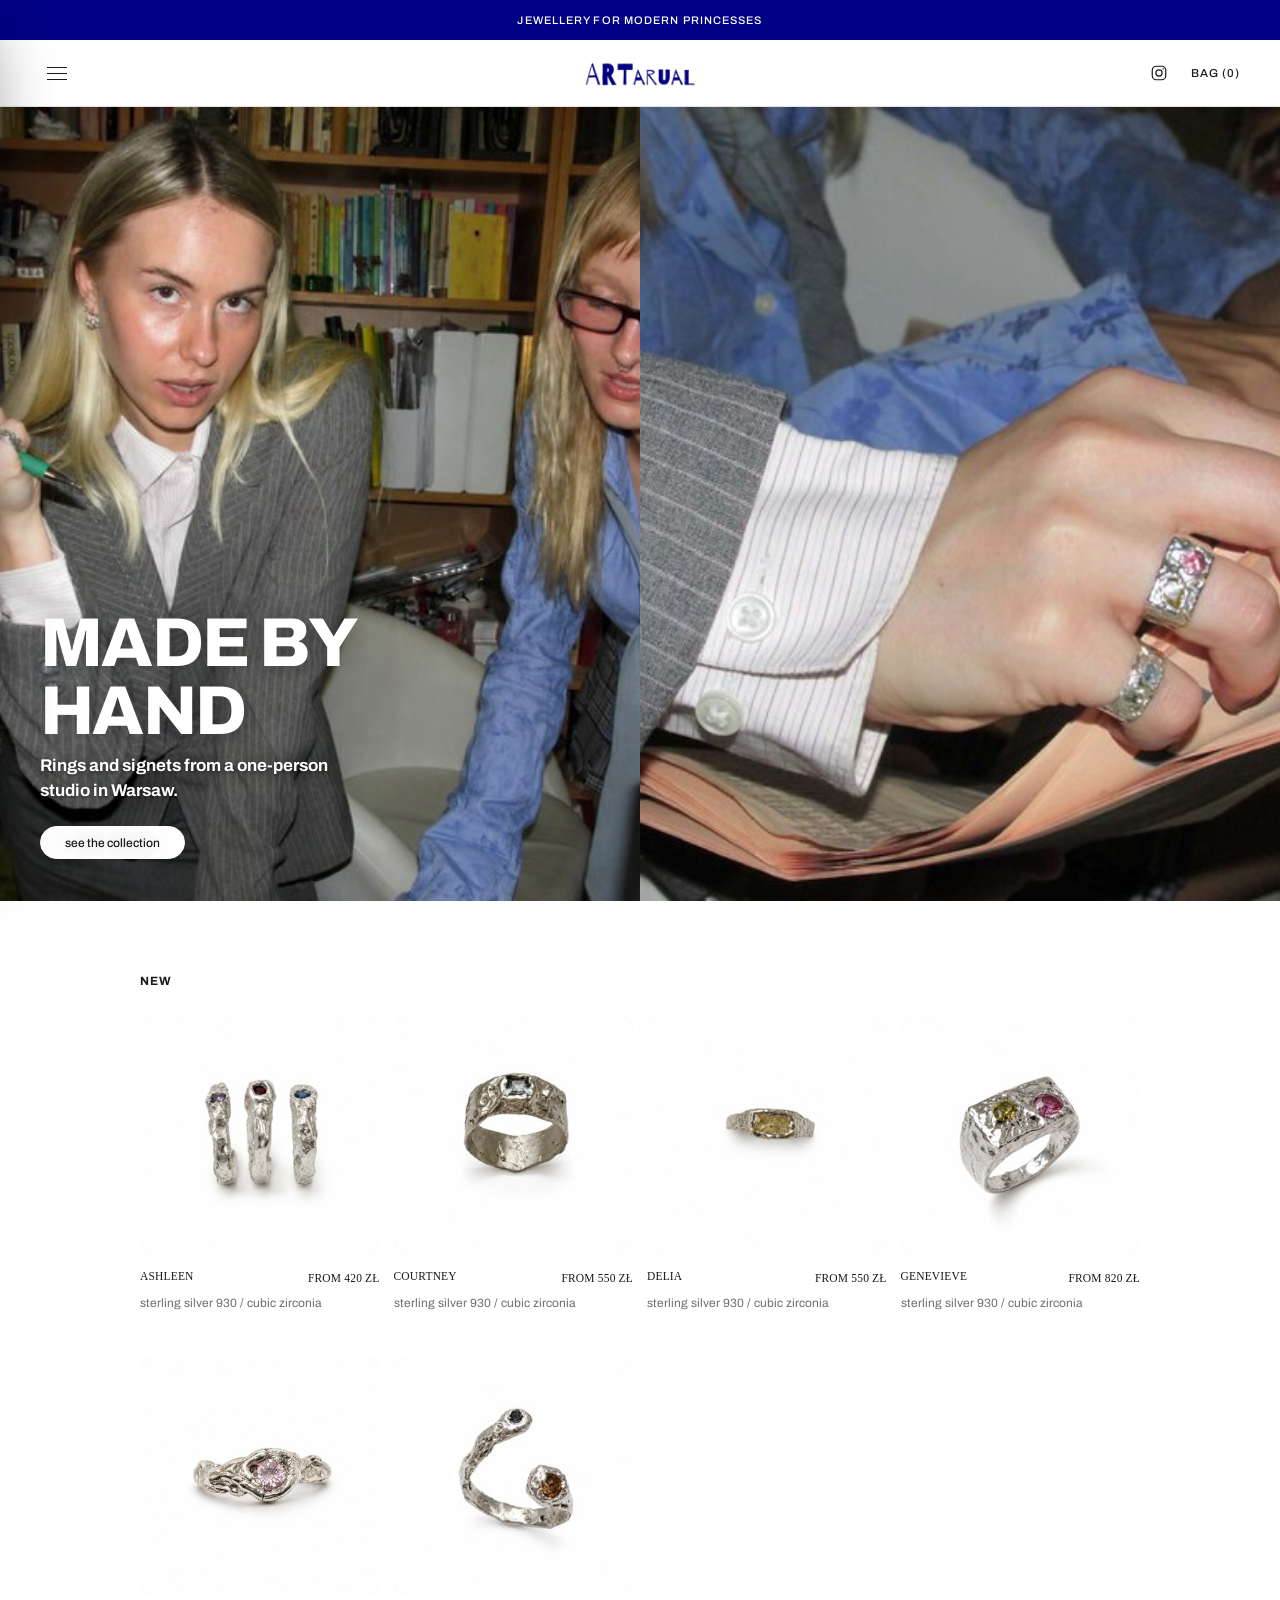
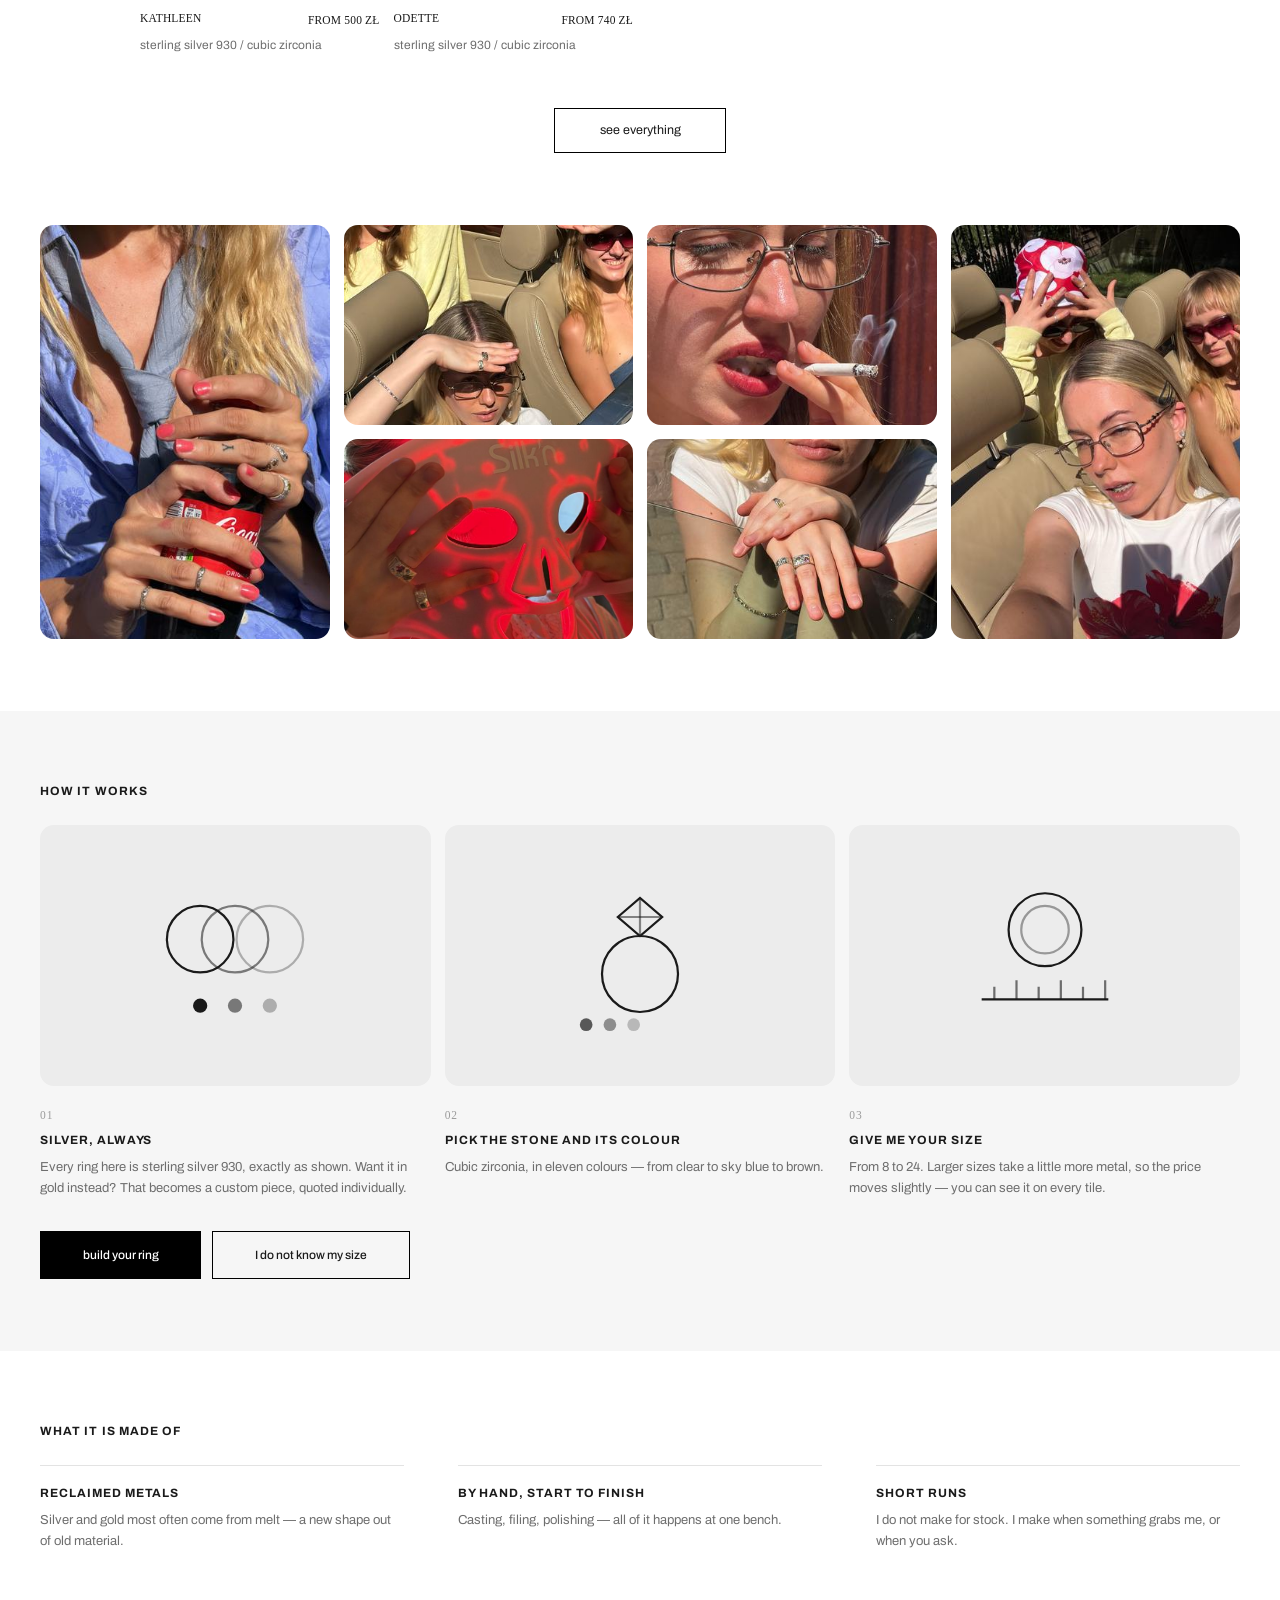
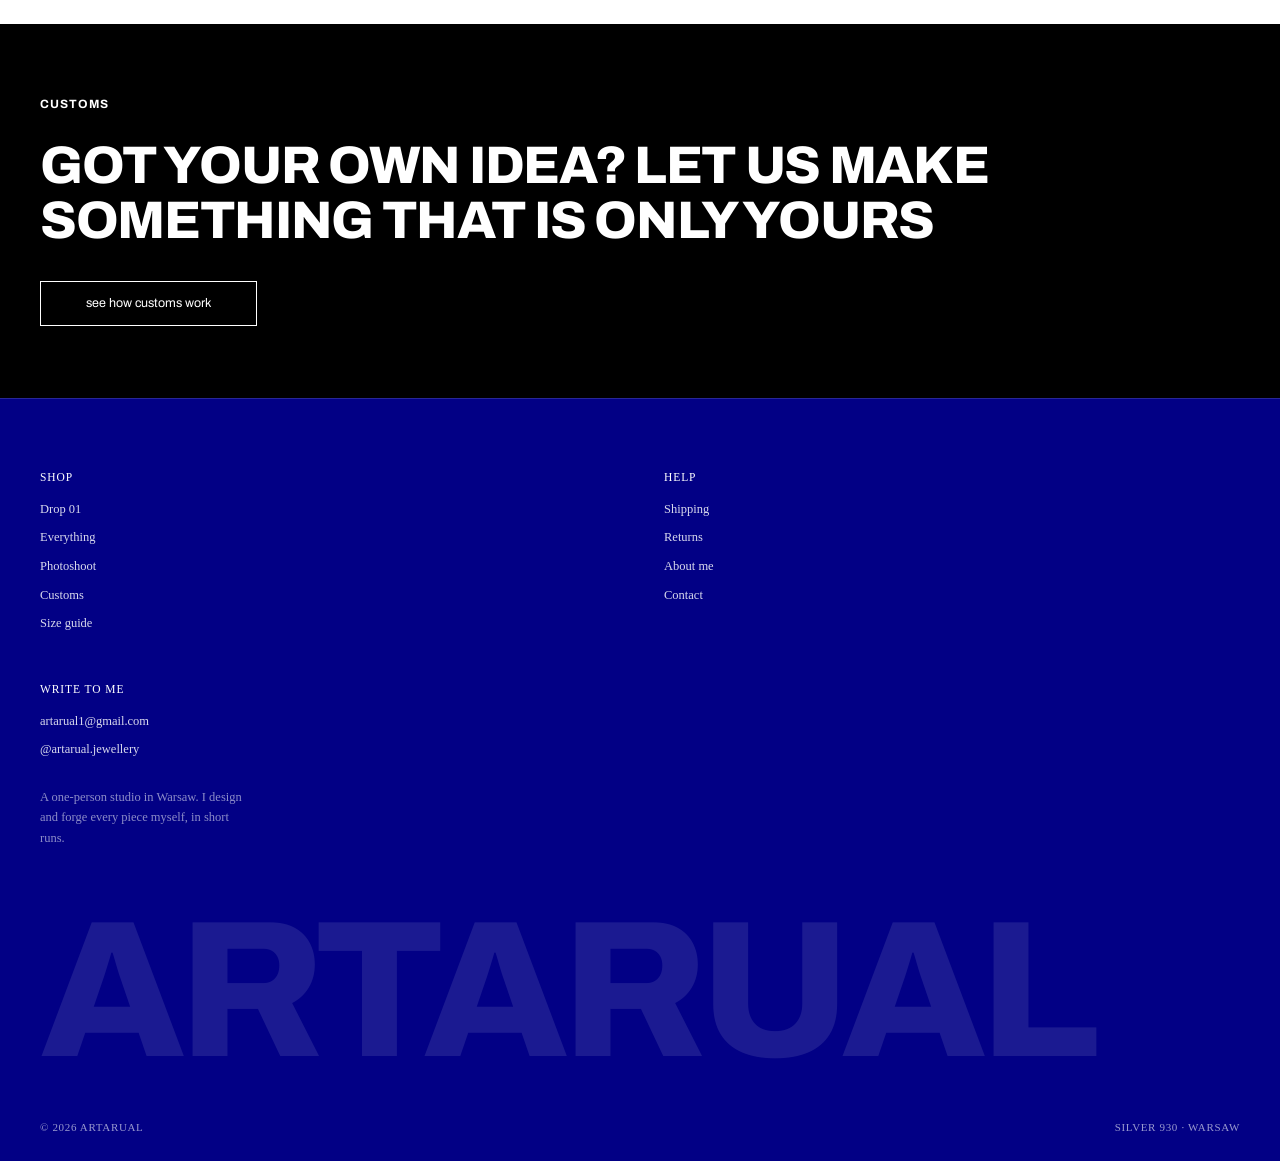
==== commit d22ef308: "Kolaż bez pustej komórki na telefonie i tablecie Układ 5 kafli (tall, ., ., tall, wide) kafelkuje si" ====
--- a/index.html
+++ b/index.html
@@ -26,7 +26,7 @@
 <link rel="preconnect" href="https://fonts.googleapis.com">
 <link rel="preconnect" href="https://fonts.gstatic.com" crossorigin>
 <link href="https://fonts.googleapis.com/css2?family=Archivo:wght@400;500;700;800&family=Tinos:wght@400;700&display=swap" rel="stylesheet">
-<link rel="stylesheet" href="styles.css?v=202608251416">
+<link rel="stylesheet" href="styles.css?v=202608251420">
 </head>
 <body>
 
@@ -103,7 +103,8 @@
           <figure><img src="zdj/web/IMG_2849-640.jpg" srcset="zdj/web/IMG_2849-400.jpg 400w, zdj/web/IMG_2849-640.jpg 640w, zdj/web/IMG_2849-1280.jpg 1280w" sizes="(max-width:720px) 46vw, 25vw" alt="ARTarual rings in an everyday moment" loading="lazy" decoding="async"></figure>
           <figure><img src="zdj/web/IMG_2860-640.jpg" srcset="zdj/web/IMG_2860-400.jpg 400w, zdj/web/IMG_2860-640.jpg 640w, zdj/web/IMG_2860-1280.jpg 1280w" sizes="(max-width:720px) 46vw, 25vw" alt="Silver rings on a hand" loading="lazy" decoding="async"></figure>
           <figure class="tall"><img src="zdj/web/IMG_2868-640.jpg" srcset="zdj/web/IMG_2868-400.jpg 400w, zdj/web/IMG_2868-640.jpg 640w, zdj/web/IMG_2868-1280.jpg 1280w" sizes="(max-width:720px) 46vw, 25vw" alt="Several rings worn together" loading="lazy" decoding="async"></figure>
-          <figure class="wide"><img src="zdj/web/IMG_2851-640.jpg" srcset="zdj/web/IMG_2851-400.jpg 400w, zdj/web/IMG_2851-640.jpg 640w, zdj/web/IMG_2851-1280.jpg 1280w" sizes="(max-width:720px) 92vw, 50vw" alt="ARTarual rings in motion" loading="lazy" decoding="async"></figure>
+          <figure><img src="zdj/web/IMG_2851-640.jpg" srcset="zdj/web/IMG_2851-400.jpg 400w, zdj/web/IMG_2851-640.jpg 640w, zdj/web/IMG_2851-1280.jpg 1280w" sizes="(max-width:720px) 92vw, 50vw" alt="ARTarual rings in motion" loading="lazy" decoding="async"></figure>
+          <figure><img src="zdj/web/IMG_2869-640.jpg" srcset="zdj/web/IMG_2869-400.jpg 400w, zdj/web/IMG_2869-640.jpg 640w, zdj/web/IMG_2869-1280.jpg 1280w" sizes="(max-width:720px) 46vw, 25vw" alt="A hand resting, rings worn every day" loading="lazy" decoding="async"></figure>
         </div>
       </div>
     </section>
@@ -213,8 +214,8 @@
     </div>
   </footer>
 
-  <script src="i18n.js?v=202608251416"></script>
-  <script src="script.js?v=202608251416"></script>
-  <script src="products.js?v=202608251416"></script>
+  <script src="i18n.js?v=202608251420"></script>
+  <script src="script.js?v=202608251420"></script>
+  <script src="products.js?v=202608251420"></script>
 </body>
 </html>
--- a/styles.css
+++ b/styles.css
@@ -192,7 +192,7 @@
 }
 .has-sub.open .subnav{ display:grid; }
 .subnav li{ border:0 !important; }
-.subnav a{ display:block !important; padding:.55rem 0 !important; font-size:12.5px; white-space:nowrap; }
+.subnav a{ display:block !important; padding:.55rem 0 !important; font-size:13.5px; white-space:nowrap; }
 .subnav a:hover, .subnav a[aria-current="page"]{ opacity:.55; }
 
 /* =========================================================
@@ -713,7 +713,7 @@
 @media (max-width:1180px){
   :root{ --edge:28px; }
   .main-nav ul{ gap:1.5rem; }
-  .main-nav a, .sub-toggle{ font-size:11.5px; }
+  .main-nav > ul > li > a, .sub-toggle, .subnav a{ font-size:11.5px; }
   .nav-actions{ gap:1.2rem; }
   .nav-actions a{ font-size:10.5px; }
 }
@@ -722,6 +722,9 @@
   .pgal{ position:static; max-width:560px; }
   .gallery{ grid-template-columns:repeat(3,1fr); }
   .collage, .wall, .strip__track{ grid-template-columns:repeat(3,1fr); }
+  /* rozciągnięcia kafelkują się bez dziur tylko przy 4 kolumnach */
+  .collage .tall{ grid-row:auto; }
+  .collage .wide{ grid-column:auto; }
 }
 @media (max-width:900px){
   .split, .contact-grid{ grid-template-columns:1fr; gap:2.4rem; }
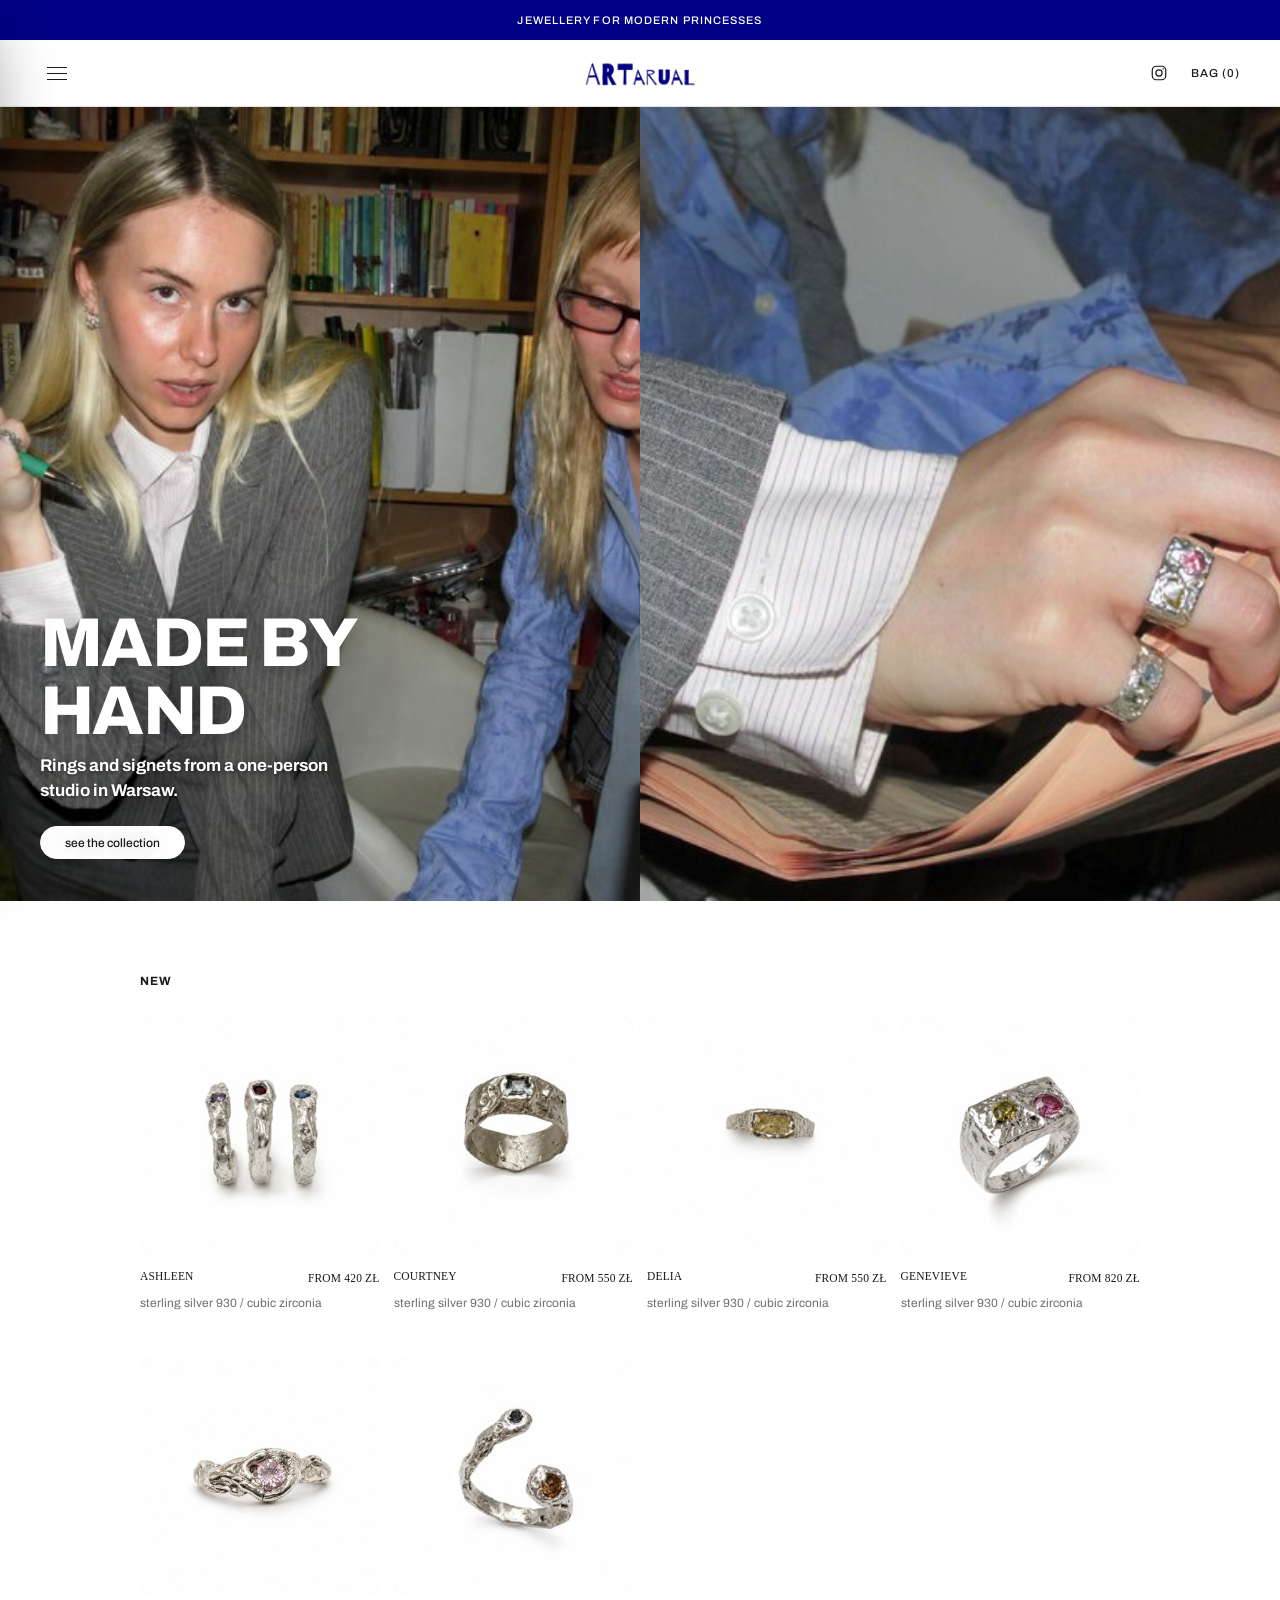
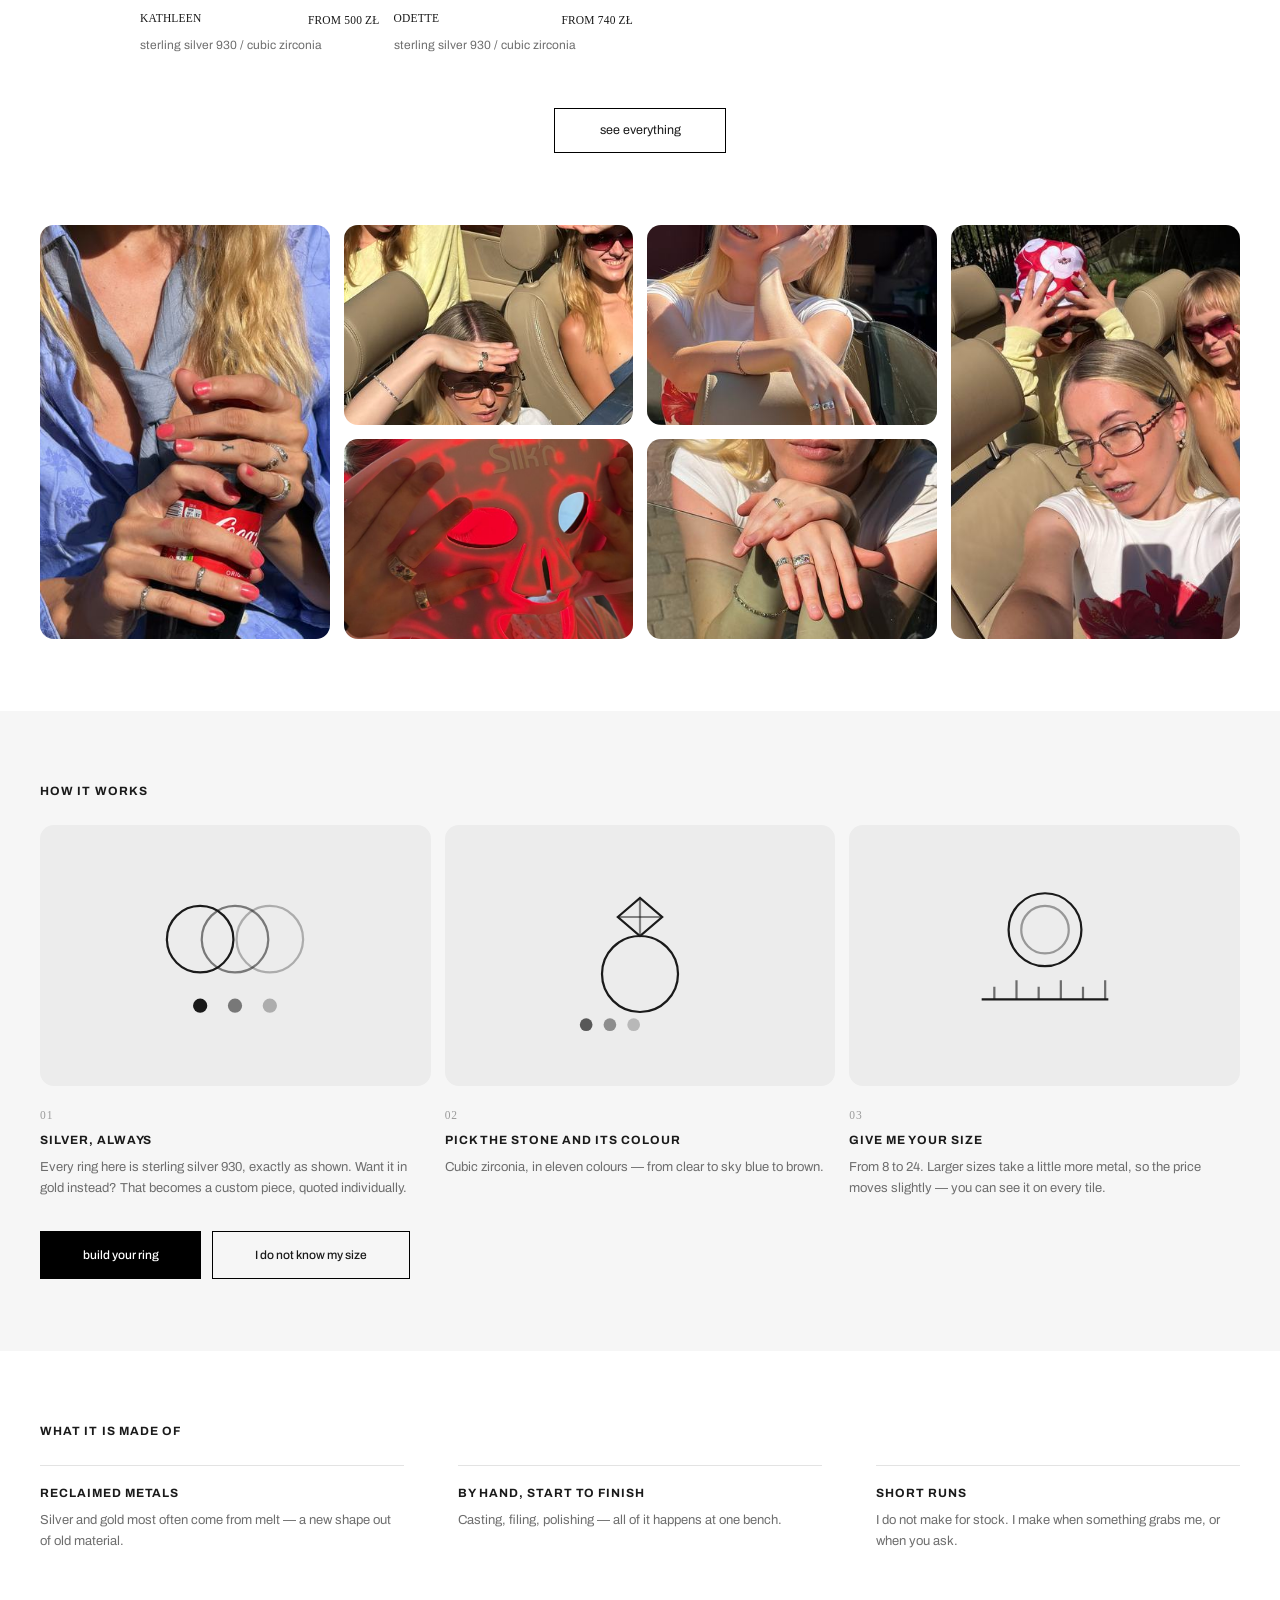
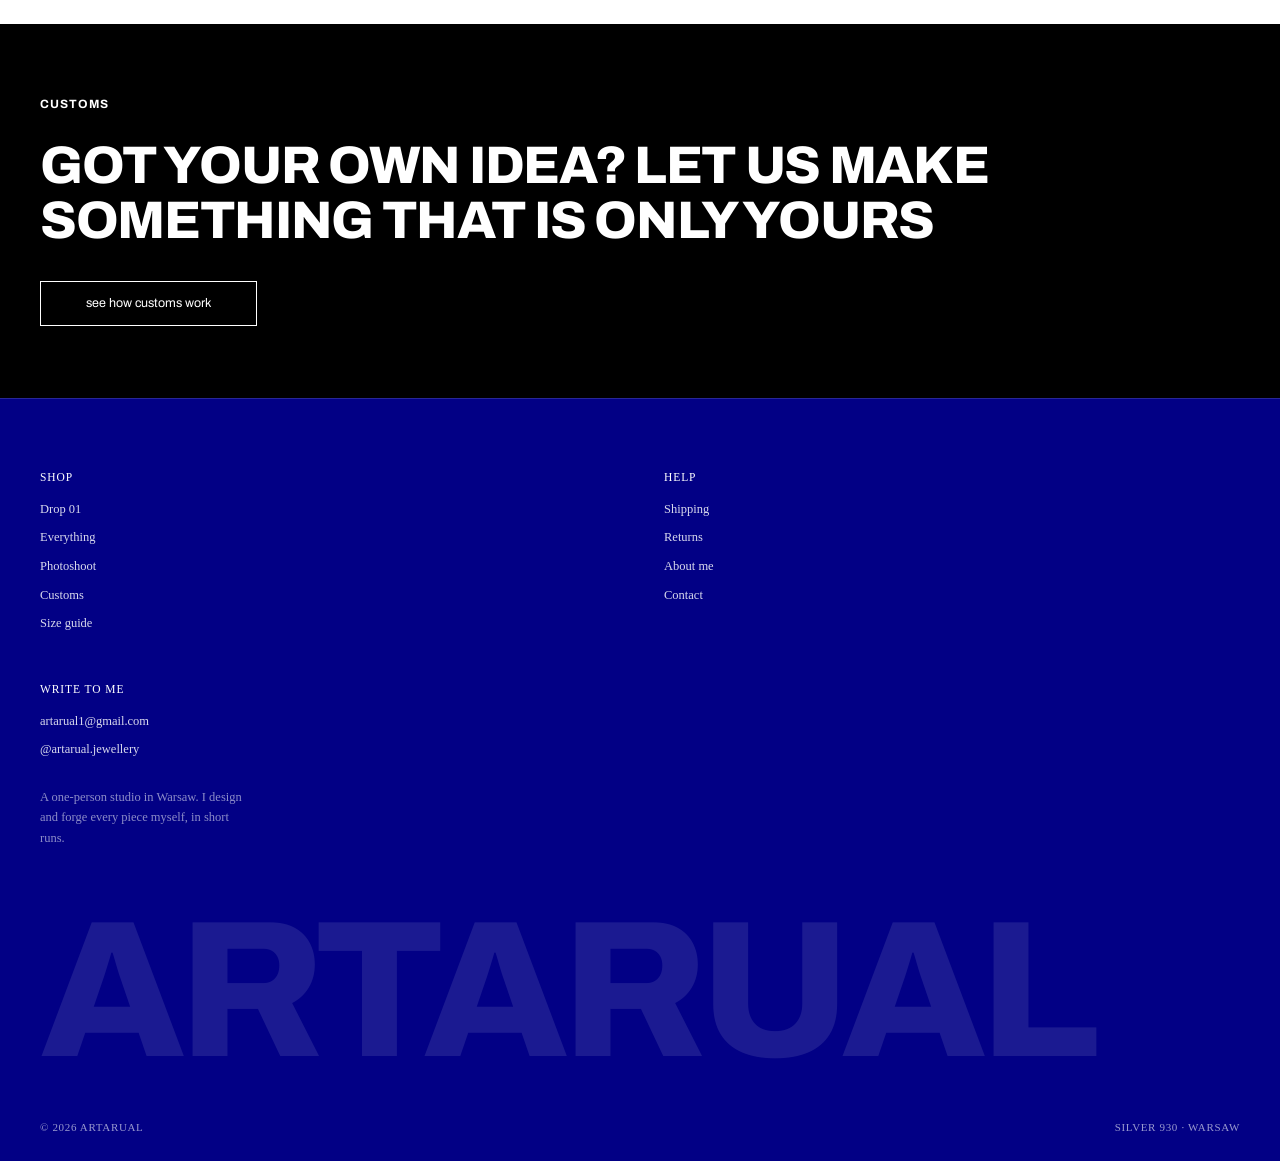
==== commit 0a99f864: "Zdjecie z papierosem (IMG_2860) zamienione na IMG_2238 Ta sama uwaga, ktora wczesniej doprowadzila d" ====
--- a/index.html
+++ b/index.html
@@ -101,7 +101,7 @@
         <div class="collage">
           <figure class="tall"><img src="zdj/web/IMG_2862-640.jpg" srcset="zdj/web/IMG_2862-400.jpg 400w, zdj/web/IMG_2862-640.jpg 640w, zdj/web/IMG_2862-1280.jpg 1280w" sizes="(max-width:720px) 46vw, 25vw" alt="A signet worn every day" loading="lazy" decoding="async"></figure>
           <figure><img src="zdj/web/IMG_2849-640.jpg" srcset="zdj/web/IMG_2849-400.jpg 400w, zdj/web/IMG_2849-640.jpg 640w, zdj/web/IMG_2849-1280.jpg 1280w" sizes="(max-width:720px) 46vw, 25vw" alt="ARTarual rings in an everyday moment" loading="lazy" decoding="async"></figure>
-          <figure><img src="zdj/web/IMG_2860-640.jpg" srcset="zdj/web/IMG_2860-400.jpg 400w, zdj/web/IMG_2860-640.jpg 640w, zdj/web/IMG_2860-1280.jpg 1280w" sizes="(max-width:720px) 46vw, 25vw" alt="Silver rings on a hand" loading="lazy" decoding="async"></figure>
+          <figure><img src="zdj/web/IMG_2238-640.jpg" srcset="zdj/web/IMG_2238-400.jpg 400w, zdj/web/IMG_2238-640.jpg 640w, zdj/web/IMG_2238-1280.jpg 1280w" sizes="(max-width:720px) 46vw, 25vw" alt="Rings worn on a summer afternoon" loading="lazy" decoding="async"></figure>
           <figure class="tall"><img src="zdj/web/IMG_2868-640.jpg" srcset="zdj/web/IMG_2868-400.jpg 400w, zdj/web/IMG_2868-640.jpg 640w, zdj/web/IMG_2868-1280.jpg 1280w" sizes="(max-width:720px) 46vw, 25vw" alt="Several rings worn together" loading="lazy" decoding="async"></figure>
           <figure><img src="zdj/web/IMG_2851-640.jpg" srcset="zdj/web/IMG_2851-400.jpg 400w, zdj/web/IMG_2851-640.jpg 640w, zdj/web/IMG_2851-1280.jpg 1280w" sizes="(max-width:720px) 92vw, 50vw" alt="ARTarual rings in motion" loading="lazy" decoding="async"></figure>
           <figure><img src="zdj/web/IMG_2869-640.jpg" srcset="zdj/web/IMG_2869-400.jpg 400w, zdj/web/IMG_2869-640.jpg 640w, zdj/web/IMG_2869-1280.jpg 1280w" sizes="(max-width:720px) 46vw, 25vw" alt="A hand resting, rings worn every day" loading="lazy" decoding="async"></figure>
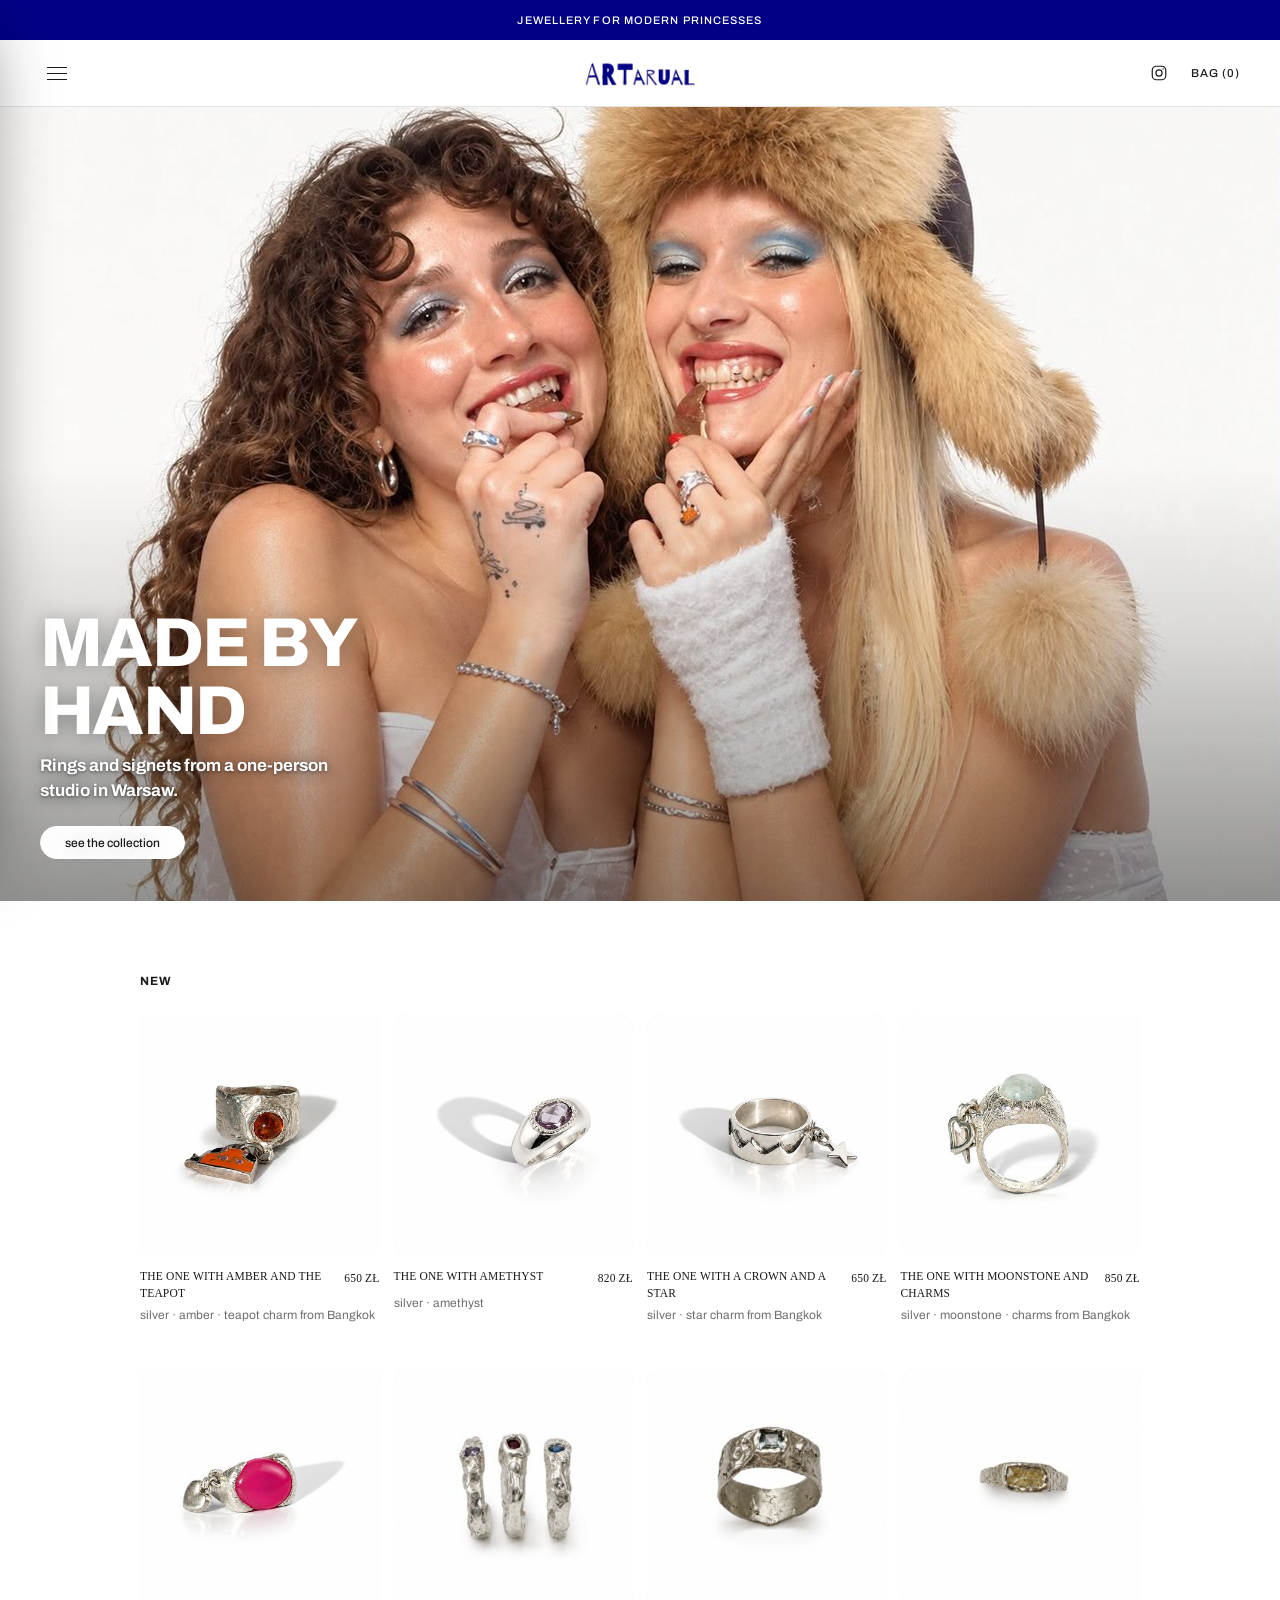
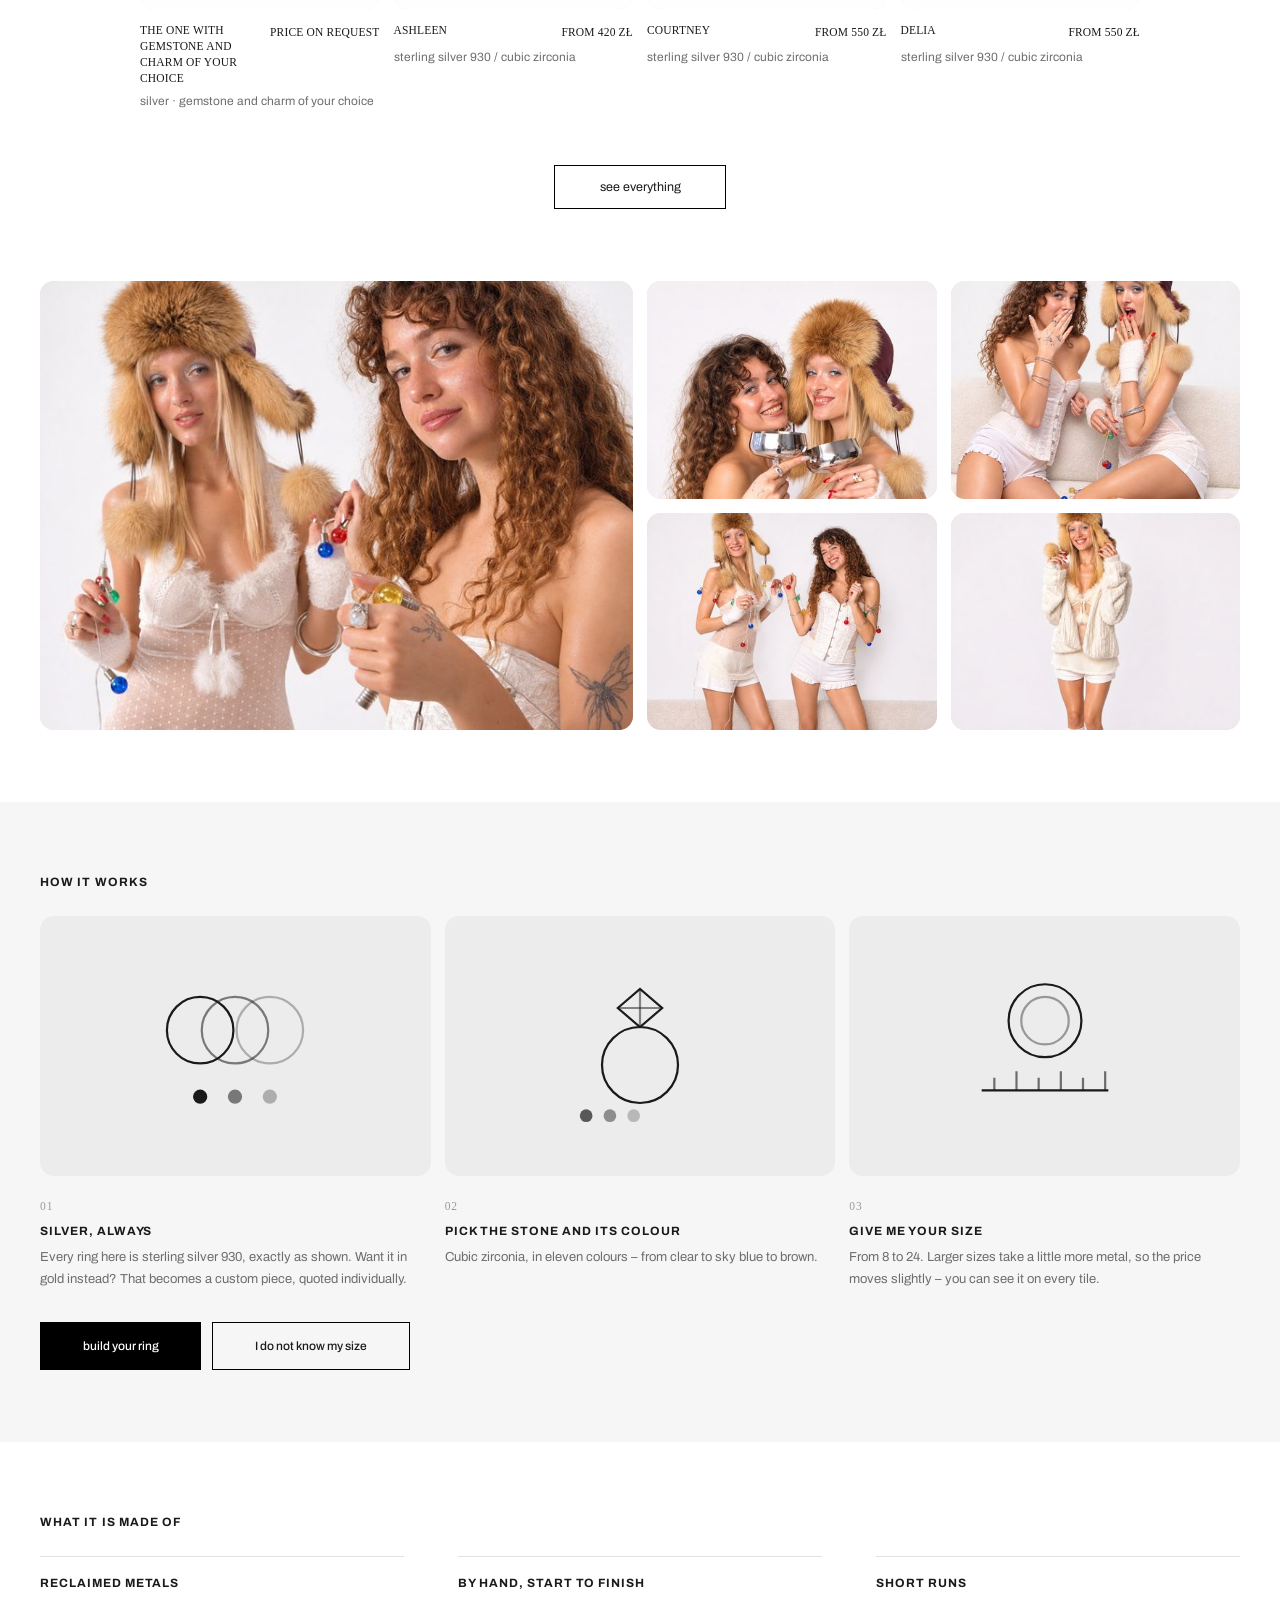
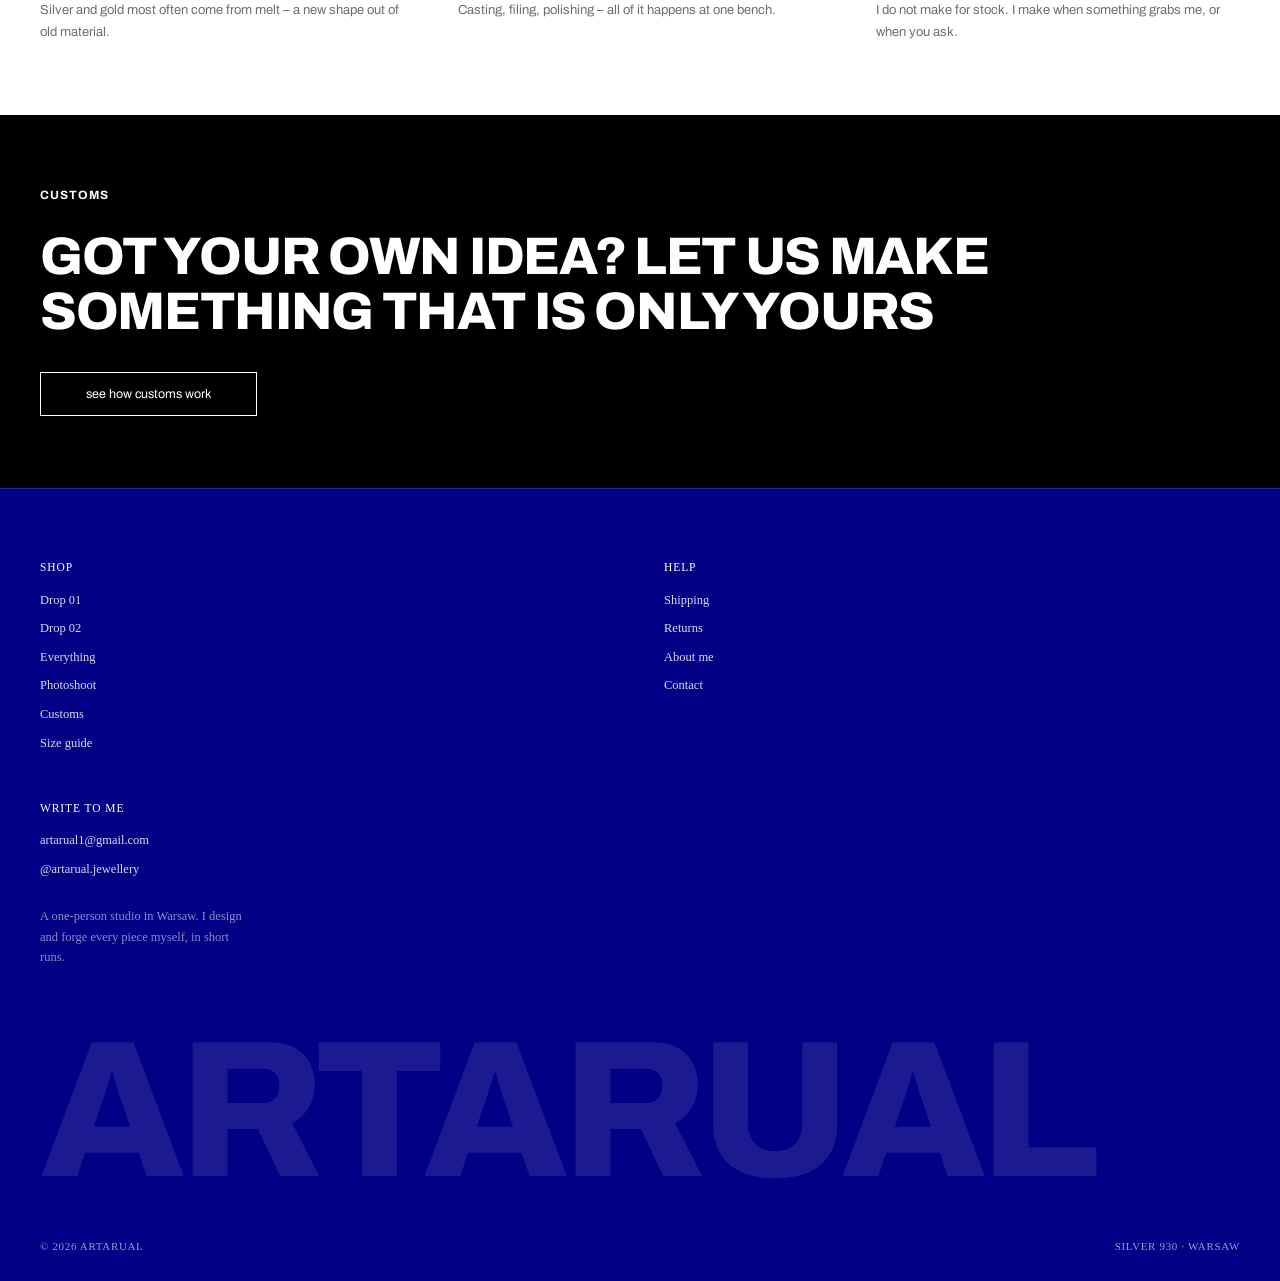
==== commit 3e2fdf05: "Drop 02, nowe zdjęcie główne i sesja, flagi SVG, krótkie myślniki - Drop 02: podstrona drop-2.html +" ====
--- a/index.html
+++ b/index.html
@@ -3,8 +3,8 @@
 <head>
 <meta charset="UTF-8">
 <meta name="viewport" content="width=device-width, initial-scale=1.0">
-<title data-i18n="home.title">ARTarual — handmade rings and signets</title>
-<meta name="description" content="ARTarual — sterling silver 930 rings and signets designed and forged by hand in Warsaw, in short runs. You pick the zircon colour and the size." data-i18n-attr="content:home.meta">
+<title data-i18n="home.title">ARTarual – handmade rings and signets</title>
+<meta name="description" content="ARTarual – sterling silver 930 rings and signets designed and forged by hand in Warsaw, in short runs. You pick the zircon colour and the size." data-i18n-attr="content:home.meta">
 <link rel="icon" type="image/png" sizes="32x32" href="favicon-32.png">
 <link rel="icon" type="image/png" sizes="16x16" href="favicon-16.png">
 <link rel="icon" type="image/png" sizes="512x512" href="favicon-512.png">
@@ -14,19 +14,19 @@
 <meta property="og:type" content="website">
 <meta property="og:site_name" content="ARTarual">
 <meta property="og:url" content="https://artarual.com/">
-<meta property="og:title" content="ARTarual — handmade rings and signets">
-<meta property="og:description" content="ARTarual — sterling silver 930 rings and signets designed and forged by hand in Warsaw, in short runs. You pick the zircon colour and the size.">
+<meta property="og:title" content="ARTarual – handmade rings and signets">
+<meta property="og:description" content="ARTarual – sterling silver 930 rings and signets designed and forged by hand in Warsaw, in short runs. You pick the zircon colour and the size.">
 <meta property="og:image" content="https://artarual.com/zdj/web/og-image.jpg">
 <meta property="og:image:width" content="1200">
 <meta property="og:image:height" content="630">
 <meta name="twitter:card" content="summary_large_image">
-<meta name="twitter:title" content="ARTarual — handmade rings and signets">
-<meta name="twitter:description" content="ARTarual — sterling silver 930 rings and signets designed and forged by hand in Warsaw, in short runs. You pick the zircon colour and the size.">
+<meta name="twitter:title" content="ARTarual – handmade rings and signets">
+<meta name="twitter:description" content="ARTarual – sterling silver 930 rings and signets designed and forged by hand in Warsaw, in short runs. You pick the zircon colour and the size.">
 <meta name="twitter:image" content="https://artarual.com/zdj/web/og-image.jpg">
 <link rel="preconnect" href="https://fonts.googleapis.com">
 <link rel="preconnect" href="https://fonts.gstatic.com" crossorigin>
 <link href="https://fonts.googleapis.com/css2?family=Archivo:wght@400;500;700;800&family=Tinos:wght@400;700&display=swap" rel="stylesheet">
-<link rel="stylesheet" href="styles.css?v=202608251420">
+<link rel="stylesheet" href="styles.css?v=202611071600">
 </head>
 <body>
 
@@ -50,6 +50,7 @@
             <button type="button" class="sub-toggle" aria-expanded="false"><span data-i18n="nav.shop">Shop</span> <span class="caret">&#9660;</span></button>
             <ul class="subnav">
               <li><a href="drop.html">Drop 01</a></li>
+              <li><a href="drop-2.html">Drop 02</a></li>
               <li><a href="kolekcja.html" data-i18n="nav.everything">Everything</a></li>
             </ul>
           </li>
@@ -58,13 +59,13 @@
           <li><a href="rozmiary.html" data-i18n="nav.sizeguide">Size guide</a></li>
           <li class="nav-lang-item">
             <div class="lang-switch" role="group" aria-label="Language">
-              <button type="button" data-lang="en" aria-current="true" aria-label="English">🇬🇧</button>
-              <button type="button" data-lang="pl" aria-current="false" aria-label="Polski">🇵🇱</button>
+              <button type="button" data-lang="en" aria-current="true" aria-label="English"><svg class="flag" viewBox="0 0 60 30" aria-hidden="true"><clipPath id="flag-uk-s"><path d="M0,0 v30 h60 v-30 z"/></clipPath><clipPath id="flag-uk-t"><path d="M30,15 h30 v15 z v15 h-30 z h-30 v-15 z v-15 h30 z"/></clipPath><g clip-path="url(#flag-uk-s)"><path d="M0,0 v30 h60 v-30 z" fill="#012169"/><path d="M0,0 L60,30 M60,0 L0,30" stroke="#fff" stroke-width="6"/><path d="M0,0 L60,30 M60,0 L0,30" clip-path="url(#flag-uk-t)" stroke="#C8102E" stroke-width="4"/><path d="M30,0 v30 M0,15 h60" stroke="#fff" stroke-width="10"/><path d="M30,0 v30 M0,15 h60" stroke="#C8102E" stroke-width="6"/></g></svg></button>
+              <button type="button" data-lang="pl" aria-current="false" aria-label="Polski"><svg class="flag" viewBox="0 0 16 10" aria-hidden="true"><rect width="16" height="5" fill="#fff"/><rect y="5" width="16" height="5" fill="#DC143C"/></svg></button>
             </div>
           </li>
         </ul>
       </nav>
-      <a href="index.html" class="logo" aria-label="ARTarual — home"><img src="logo.png" alt="ARTarual"></a>
+      <a href="index.html" class="logo" aria-label="ARTarual – home"><img src="logo.png" alt="ARTarual"></a>
       <div class="nav-actions">
         <a href="https://www.instagram.com/artarual.jewellery/" target="_blank" rel="noopener" class="nav-icon" aria-label="Instagram">
           <svg viewBox="0 0 24 24" width="18" height="18" fill="none" stroke="currentColor" stroke-width="1.6" aria-hidden="true"><rect x="3" y="3" width="18" height="18" rx="5.5"/><circle cx="12" cy="12" r="4.1"/><circle cx="17.4" cy="6.6" r="1" fill="currentColor" stroke="none"/></svg>
@@ -76,10 +77,9 @@
 
   <main>
 
-    <!-- opening banner: two full-bleed photos with the text on top -->
-    <section class="hero-band">
-      <figure><img src="zdj/web/hero-team-1280.jpg" srcset="zdj/web/hero-team-400.jpg 400w, zdj/web/hero-team-640.jpg 640w, zdj/web/hero-team-1280.jpg 1280w" sizes="(max-width:900px) 100vw, 50vw" alt="Two modern princesses at work, rings on" fetchpriority="high"></figure>
-      <figure><img src="zdj/web/hero-rings-1280.jpg" srcset="zdj/web/hero-rings-400.jpg 400w, zdj/web/hero-rings-640.jpg 640w, zdj/web/hero-rings-1280.jpg 1280w" sizes="(max-width:900px) 100vw, 50vw" alt="A close-up of two ARTarual rings, worn stacked" loading="lazy"></figure>
+    <!-- opening banner: one full-bleed photo (zdjecia/glowne/) with the text on top -->
+    <section class="hero-band hero-band--single">
+      <figure><img src="zdj/sklep/glowne-01-1280.jpg" srcset="zdj/sklep/glowne-01-640.jpg 640w, zdj/sklep/glowne-01-1280.jpg 1280w, zdj/sklep/glowne-01-1920.jpg 1920w" sizes="100vw" alt="Two modern princesses wearing ARTarual rings" fetchpriority="high"></figure>
       <div class="hero-band__overlay">
         <h1 class="hero-band__title" data-i18n="home.hero.title">made by hand</h1>
         <p class="hero-band__sub" data-i18n="home.hero.sub">Rings and signets from a one-person studio in Warsaw. You pick the zircon colour and the size.</p>
@@ -98,14 +98,7 @@
 
     <section class="section" style="padding-top:0">
       <div class="wrap">
-        <div class="collage">
-          <figure class="tall"><img src="zdj/web/IMG_2862-640.jpg" srcset="zdj/web/IMG_2862-400.jpg 400w, zdj/web/IMG_2862-640.jpg 640w, zdj/web/IMG_2862-1280.jpg 1280w" sizes="(max-width:720px) 46vw, 25vw" alt="A signet worn every day" loading="lazy" decoding="async"></figure>
-          <figure><img src="zdj/web/IMG_2849-640.jpg" srcset="zdj/web/IMG_2849-400.jpg 400w, zdj/web/IMG_2849-640.jpg 640w, zdj/web/IMG_2849-1280.jpg 1280w" sizes="(max-width:720px) 46vw, 25vw" alt="ARTarual rings in an everyday moment" loading="lazy" decoding="async"></figure>
-          <figure><img src="zdj/web/IMG_2238-640.jpg" srcset="zdj/web/IMG_2238-400.jpg 400w, zdj/web/IMG_2238-640.jpg 640w, zdj/web/IMG_2238-1280.jpg 1280w" sizes="(max-width:720px) 46vw, 25vw" alt="Rings worn on a summer afternoon" loading="lazy" decoding="async"></figure>
-          <figure class="tall"><img src="zdj/web/IMG_2868-640.jpg" srcset="zdj/web/IMG_2868-400.jpg 400w, zdj/web/IMG_2868-640.jpg 640w, zdj/web/IMG_2868-1280.jpg 1280w" sizes="(max-width:720px) 46vw, 25vw" alt="Several rings worn together" loading="lazy" decoding="async"></figure>
-          <figure><img src="zdj/web/IMG_2851-640.jpg" srcset="zdj/web/IMG_2851-400.jpg 400w, zdj/web/IMG_2851-640.jpg 640w, zdj/web/IMG_2851-1280.jpg 1280w" sizes="(max-width:720px) 92vw, 50vw" alt="ARTarual rings in motion" loading="lazy" decoding="async"></figure>
-          <figure><img src="zdj/web/IMG_2869-640.jpg" srcset="zdj/web/IMG_2869-400.jpg 400w, zdj/web/IMG_2869-640.jpg 640w, zdj/web/IMG_2869-1280.jpg 1280w" sizes="(max-width:720px) 46vw, 25vw" alt="A hand resting, rings worn every day" loading="lazy" decoding="async"></figure>
-        </div>
+        <div class="collage collage--five" data-collage-sesja></div>
       </div>
     </section>
 
@@ -134,7 +127,7 @@
             </svg></div>
             <span class="step__no">02</span>
             <h3 data-i18n="home.step2.title">pick the stone and its colour</h3>
-            <p data-i18n="home.step2.p">Cubic zirconia, in eight colours &mdash; from sky blue to burgundy to tea.</p>
+            <p data-i18n="home.step2.p">Cubic zirconia, in eight colours &ndash; from sky blue to burgundy to tea.</p>
           </div>
           <div class="step">
             <div class="step__art"><svg viewBox="0 0 120 120" fill="none" stroke="currentColor" stroke-width="1.4" aria-hidden="true">
@@ -144,7 +137,7 @@
             </svg></div>
             <span class="step__no">03</span>
             <h3 data-i18n="home.step3.title">give me your size</h3>
-            <p data-i18n="home.step3.p">From 8 to 24. Larger sizes take a little more metal, so the price moves slightly &mdash; you can see it on every tile.</p>
+            <p data-i18n="home.step3.p">From 8 to 24. Larger sizes take a little more metal, so the price moves slightly &ndash; you can see it on every tile.</p>
           </div>
         </div>
         <div class="btn-row">
@@ -158,8 +151,8 @@
       <div class="wrap section__inner">
         <div class="sec-head"><h2 data-i18n="home.made.heading">what it is made of</h2></div>
         <div class="stuff">
-          <div class="stuff__item"><h3 data-i18n="home.made1.title">reclaimed metals</h3><p data-i18n="home.made1.p">Silver and gold most often come from melt &mdash; a new shape out of old material.</p></div>
-          <div class="stuff__item"><h3 data-i18n="home.made2.title">by hand, start to finish</h3><p data-i18n="home.made2.p">Casting, filing, polishing &mdash; all of it happens at one bench.</p></div>
+          <div class="stuff__item"><h3 data-i18n="home.made1.title">reclaimed metals</h3><p data-i18n="home.made1.p">Silver and gold most often come from melt &ndash; a new shape out of old material.</p></div>
+          <div class="stuff__item"><h3 data-i18n="home.made2.title">by hand, start to finish</h3><p data-i18n="home.made2.p">Casting, filing, polishing &ndash; all of it happens at one bench.</p></div>
           <div class="stuff__item"><h3 data-i18n="home.made3.title">short runs</h3><p data-i18n="home.made3.p">I do not make for stock. I make when something grabs me, or when you ask.</p></div>
         </div>
       </div>
@@ -182,6 +175,7 @@
           <h4 data-i18n="footer.shop">shop</h4>
           <ul>
             <li><a href="drop.html">Drop 01</a></li>
+            <li><a href="drop-2.html">Drop 02</a></li>
             <li><a href="kolekcja.html" data-i18n="nav.everything">Everything</a></li>
             <li><a href="photoshoot.html" data-i18n="nav.photoshoot">Photoshoot</a></li>
             <li><a href="customs.html" data-i18n="nav.customs">Customs</a></li>
@@ -214,8 +208,9 @@
     </div>
   </footer>
 
-  <script src="i18n.js?v=202608251420"></script>
-  <script src="script.js?v=202608251420"></script>
-  <script src="products.js?v=202608251420"></script>
+  <script src="i18n.js?v=202611071600"></script>
+  <script src="script.js?v=202611071600"></script>
+  <script src="zdjecia.js?v=202611071600"></script>
+  <script src="products.js?v=202611071600"></script>
 </body>
 </html>
--- a/styles.css
+++ b/styles.css
@@ -1,5 +1,5 @@
 /* =========================================================
-   ARTarual — pracownia biżuterii
+   ARTarual – pracownia biżuterii
    Kierunek: katalog. Drobna typografia, dużo bieli,
    szare kafle ze zdjęciami, czarny pasek na górze,
    biała stopka z wielkim wordmarkiem.
@@ -13,7 +13,7 @@
   --tile:    #ECECEC;   /* szary kafel pod zdjęciem */
   --paper:   #FFFFFF;
   --paper-2: #F6F6F6;
-  --navy:    #020085;   /* dokładny kolor z logo.png — stopka i wordmark logo */
+  --navy:    #020085;   /* dokładny kolor z logo.png – stopka i wordmark logo */
 
   --font-sans:  "Archivo", "Helvetica Neue", Helvetica, Arial, sans-serif;
   --font-serif: "Tinos", "Times New Roman", Times, serif;
@@ -26,7 +26,7 @@
 }
 
 *,*::before,*::after{ box-sizing:border-box; }
-/* overflow-x na html, nie na body — na body tworzy osobny kontekst
+/* overflow-x na html, nie na body – na body tworzy osobny kontekst
    przewijania i psuje position:sticky w potomkach (np. .pgal na
    stronie produktu przestaje się trzymać przy scrollu) */
 html{ scroll-behavior:smooth; overflow-x:hidden; }
@@ -48,7 +48,7 @@
 h1,h2,h3,h4{ margin:0; font-weight:700; color:var(--ink); line-height:1.2; }
 
 .wrap{ width:100%; margin:0 auto; padding:0 var(--edge); }
-/* wąska kolumna na dłuższy tekst — reszta strony jedzie na pełną szerokość */
+/* wąska kolumna na dłuższy tekst – reszta strony jedzie na pełną szerokość */
 .wrap--narrow{ max-width:1080px; }
 
 :focus-visible{ outline:1px solid var(--black); outline-offset:2px; }
@@ -59,7 +59,7 @@
 
 /* =========================================================
    Delikatny fade + wsunięcie przy wjeżdżaniu w viewport (script.js
-   dopisuje .reveal do sekcji/kafli, .is-visible po wejściu w kadr —
+   dopisuje .reveal do sekcji/kafli, .is-visible po wejściu w kadr –
    patrz IntersectionObserver w script.js)
    ========================================================= */
 .reveal{
@@ -82,7 +82,7 @@
 .ghost{ display:none !important; }
 
 /* =========================================================
-   Pasek z hasłem — pod nagłówkiem, w kolorze loga
+   Pasek z hasłem – pod nagłówkiem, w kolorze loga
    ========================================================= */
 .topbar{
   background:var(--navy);
@@ -96,15 +96,15 @@
 }
 
 /* =========================================================
-   Header — hamburger z lewej, logo na środku, akcje z prawej.
+   Header – hamburger z lewej, logo na środku, akcje z prawej.
    Menu jest rozwijaną listą na KAŻDEJ szerokości ekranu (nie tylko na
-   telefonie) — jedna wersja wyglądu i zachowania wszędzie.
+   telefonie) – jedna wersja wyglądu i zachowania wszędzie.
    ========================================================= */
 .site-header{
   position:sticky; top:0; z-index:50; background:var(--paper);
   border-bottom:1px solid var(--line);
 }
-/* 1fr po obu stronach (nie auto) — inaczej hamburger (wąski) i
+/* 1fr po obu stronach (nie auto) – inaczej hamburger (wąski) i
    Instagram+koszyk (szersze) mają różną szerokość, środkowa kolumna z
    logiem przesuwa się od prawdziwego środka i wygląda na "nie
    wyśrodkowane" względem paska z hasłem pod spodem */
@@ -113,7 +113,7 @@
   height:var(--header-h); gap:1rem;
 }
 .logo{ display:flex; align-items:center; justify-content:center; }
-.logo img{ height:28px; width:auto; } /* logo.png jest już granatowe — bez filtra */
+.logo img{ height:28px; width:auto; } /* logo.png jest już granatowe – bez filtra */
 
 .nav-toggle{
   display:block; justify-self:start; background:none; border:0;
@@ -121,10 +121,10 @@
 }
 .nav-toggle span{ display:block; width:20px; height:1px; background:var(--ink); margin:5px auto; }
 
-/* Menu jako szuflada z lewej krawędzi + przyciemnione tło — ten sam
+/* Menu jako szuflada z lewej krawędzi + przyciemnione tło – ten sam
    język wizualny co koszyk (.bag), tylko z drugiej strony. Zasłania
    cały ekran (łącznie z nagłówkiem), więc ma własny przycisk zamknięcia
-   u góry — hamburger jest wtedy i tak schowany pod tłem. */
+   u góry – hamburger jest wtedy i tak schowany pod tłem. */
 .nav-backdrop{
   position:fixed; inset:0; z-index:58; background:rgba(0,0,0,.32);
   opacity:0; visibility:hidden; transition:opacity .25s ease, visibility .25s;
@@ -150,7 +150,7 @@
 }
 .main-nav > ul > li > a:hover{ opacity:.55; }
 
-/* prawa strona nagłówka — tylko Instagram i koszyk; flagi PL/EN mieszkają
+/* prawa strona nagłówka – tylko Instagram i koszyk; flagi PL/EN mieszkają
    teraz w rozwijanym menu (.nav-lang-item), nie tutaj */
 .nav-actions{ display:flex; align-items:center; justify-content:flex-end; gap:1.4rem; }
 .nav-actions a{
@@ -161,7 +161,7 @@
 .nav-actions .nav-icon{ display:inline-flex; align-items:center; }
 .nav-actions .nav-icon:hover{ text-decoration:none; opacity:.6; }
 
-/* PL / EN flag switch — flags stay in their real colours always; only
+/* PL / EN flag switch – flags stay in their real colours always; only
    opacity marks which one is active (a grayscale filter would make the
    Polish flag look like it is broken, not just "not selected") */
 .lang-switch{ display:inline-flex; align-items:center; gap:.7rem; }
@@ -171,11 +171,13 @@
   transition:opacity .2s ease;
 }
 .lang-switch button[aria-current="true"]{ opacity:1; cursor:default; }
+/* flagi jako SVG – emoji flag nie wyświetlają się na Windowsie (pokazuje tylko litery "PL"/"GB") */
+.lang-switch .flag{ display:block; width:22px; height:14px; border-radius:2px; box-shadow:0 0 0 1px rgba(0,0,0,.18); }
 .lang-switch button:hover{ opacity:.75; }
 .nav-lang-item{ display:flex; align-items:center; padding:.95rem 0; }
 
 /* =========================================================
-   Rozwijane „sklep" — zawsze klik/tap, jedna pozycja w liście
+   Rozwijane „sklep" – zawsze klik/tap, jedna pozycja w liście
    ========================================================= */
 .main-nav li.has-sub{ position:static; }
 .sub-toggle{
@@ -207,6 +209,15 @@
 }
 .hero-band figure{ margin:0; overflow:hidden; background:var(--tile); }
 .hero-band img{ width:100%; height:100%; object-fit:cover; }
+/* jedno zdjęcie na całą szerokość (zdjecia/glowne/) – twarze są w górnej
+   części kadru, więc przy przycinaniu trzymamy górę; lekki cień od dołu,
+   żeby biały tekst był czytelny na jasnym zdjęciu */
+.hero-band--single{ grid-template-columns:1fr; }
+.hero-band--single img{ object-position:center 22%; }
+.hero-band--single::after{
+  content:""; position:absolute; inset:0; pointer-events:none; z-index:1;
+  background:linear-gradient(to top, rgba(0,0,0,.42) 0%, rgba(0,0,0,.12) 34%, rgba(0,0,0,0) 55%);
+}
 .hero-band__overlay{
   position:absolute; left:var(--edge); bottom:2.6rem; z-index:2; color:#fff; max-width:min(46ch,54%);
   text-shadow:0 1px 22px rgba(0,0,0,.34);
@@ -261,7 +272,7 @@
   font-family:var(--font-sans); font-weight:700; font-size:12px;
   text-transform:uppercase; letter-spacing:.09em; color:var(--ink); line-height:1.4;
 }
-/* eyebrow jest już zbędny — etykietą jest sam nagłówek */
+/* eyebrow jest już zbędny – etykietą jest sam nagłówek */
 .sec-head .note{ display:none; }
 .section--navy .sec-head h2{ color:#fff; }
 
@@ -281,7 +292,7 @@
   box-shadow:0 0 0 rgba(0,0,0,0); display:block;
   transition:box-shadow .35s ease;
 }
-/* delikatny cień + powiększenie zdjęcia na hover — bez tego siatka
+/* delikatny cień + powiększenie zdjęcia na hover – bez tego siatka
    produktów wygląda trochę statycznie */
 .piece:hover .piece__frame{ box-shadow:0 20px 36px -20px rgba(0,0,0,.24); }
 .piece__frame img{
@@ -289,7 +300,7 @@
   transition:opacity .5s ease, transform .5s ease;
 }
 .piece:hover .piece__frame img{ transform:scale(1.045); }
-/* drugie zdjęcie odsłania się na hover — jak w referencji */
+/* drugie zdjęcie odsłania się na hover – jak w referencji */
 .piece__frame .piece__img--alt{ opacity:0; }
 .piece:hover .piece__frame .piece__img--alt{ opacity:1; }
 
@@ -308,7 +319,7 @@
   font-family:var(--font-sans); font-size:12px; color:var(--grey);
   margin:.35rem 0 0; line-height:1.5;
 }
-/* numer i plakietka z poprzedniej wersji — w katalogu zbędne */
+/* numer i plakietka z poprzedniej wersji – w katalogu zbędne */
 .piece__no, .piece__frame .tag{ display:none; }
 
 .gallery-more{ text-align:center; margin-top:3.4rem; }
@@ -331,7 +342,7 @@
 .section--navy .btn-row .text-link:hover{ background:#fff; color:var(--ink); }
 
 /* =========================================================
-   Photo wall (photoshoot.html) — kolumnowy kolaż, sam się
+   Photo wall (photoshoot.html) – kolumnowy kolaż, sam się
    zwija do jednej kolumny na telefonie, bez dodatkowego JS-a
    ========================================================= */
 .photo-wall{ column-count:3; column-gap:14px; }
@@ -344,7 +355,7 @@
 @media (max-width:560px){ .photo-wall{ column-count:1; } }
 
 /* =========================================================
-   Filtry kolekcji — środek, drobny tekst, bez ramek
+   Filtry kolekcji – środek, drobny tekst, bez ramek
    ========================================================= */
 .filter-row{
   display:flex; justify-content:center; flex-wrap:wrap; gap:2.4rem;
@@ -359,7 +370,7 @@
 .filter-btn.active{ color:var(--ink); text-decoration:underline; text-underline-offset:4px; }
 
 /* =========================================================
-   Nagłówek podstrony / kolekcji — wyśrodkowany, drobny
+   Nagłówek podstrony / kolekcji – wyśrodkowany, drobny
    ========================================================= */
 .page-hero{ padding:3.4rem 0 3rem; text-align:center; }
 .page-hero h1{
@@ -377,7 +388,7 @@
 }
 .page-hero > .wrap > .note{ display:none; }
 
-/* metryczka dropu — drobny szary tekst rozdzielony kropkami */
+/* metryczka dropu – drobny szary tekst rozdzielony kropkami */
 .drop-meta{
   display:flex; justify-content:center; flex-wrap:wrap; gap:0; margin-top:1.2rem;
   font-size:11.5px; color:var(--grey);
@@ -390,7 +401,7 @@
 .badge + .badge::before{ content:"·"; margin:0 .7rem; color:var(--grey-2); }
 
 /* =========================================================
-   Kolaż zdjęć — statyczny, bez animacji
+   Kolaż zdjęć – statyczny, bez animacji
    ========================================================= */
 .collage{ display:grid; grid-template-columns:repeat(4,1fr); grid-auto-rows:200px; gap:14px; }
 .collage figure{ margin:0; overflow:hidden; border-radius:var(--radius); background:var(--tile); }
@@ -398,15 +409,23 @@
 .collage figure:hover img{ transform:scale(1.03); }
 .collage .tall{ grid-row:span 2; }
 .collage .wide{ grid-column:span 2; }
-
-/* dawny przewijany pas — zatrzymany i sprowadzony do statycznej siatki */
+/* kolaż z sesji (5 poziomych zdjęć): jedno duże 2×2 + cztery małe –
+   na 4 kolumnach to dokładnie dwa pełne rzędy, bez dziur */
+.collage.collage--five{ grid-auto-rows:auto; }
+.collage--five figure{ cursor:zoom-in; position:relative; aspect-ratio:4/3; }
+/* zdjęcie nie wpływa na wysokość rzędu – rzędy wyznaczają małe kafle 4:3
+   (takie proporcje mają zdjęcia z sesji), więc nic nie jest ucinane */
+.collage--five img{ position:absolute; inset:0; object-position:center 25%; }
+.collage--five figure:first-child{ grid-column:span 2; grid-row:span 2; aspect-ratio:auto; }
+
+/* dawny przewijany pas – zatrzymany i sprowadzony do statycznej siatki */
 .strip{ position:relative; background:var(--paper); overflow:hidden; border:0; }
 .strip__track{ display:grid; grid-template-columns:repeat(4,1fr); gap:14px; width:auto; animation:none; padding:0 var(--edge); }
 .strip__track img{ width:100%; height:230px; object-fit:cover; border:0; border-radius:var(--radius); }
 .strip__label{ display:none; }
 
 /* =========================================================
-   Zdjęcia — wspólne
+   Zdjęcia – wspólne
    ========================================================= */
 .ph{
   margin:0; position:relative; aspect-ratio:3/4; overflow:hidden;
@@ -421,7 +440,7 @@
 .wall .ph img{ transition:transform .7s cubic-bezier(.2,.6,.2,1); }
 .wall .ph:hover img{ transform:scale(1.03); }
 
-/* hero z poprzedniej wersji — gdyby gdzieś zostało w markupie */
+/* hero z poprzedniej wersji – gdyby gdzieś zostało w markupie */
 .hero{ padding:3rem 0; }
 .hero__grid{ display:grid; grid-template-columns:1fr 1fr; gap:3rem; align-items:center; }
 .hero-cluster{ display:grid; grid-template-columns:1fr 1fr; gap:14px; }
@@ -616,7 +635,7 @@
 .size-btn[aria-pressed="true"]{ background:var(--black); color:#fff; border-color:var(--black); box-shadow:none; }
 .size-btn[aria-pressed="true"] .mm, .size-btn[aria-pressed="true"] .d{ color:rgba(255,255,255,.6); opacity:1; }
 .size-help{ margin-top:1rem; font-size:12px; color:var(--grey); }
-/* .text-link w tym miejscu jest zwykłym linkiem — patrz reguła bazowa */
+/* .text-link w tym miejscu jest zwykłym linkiem – patrz reguła bazowa */
 
 .summary{ margin-top:2.2rem; background:var(--paper-2); border:0; border-radius:0; padding:1.8rem; box-shadow:none; }
 .summary__price{ display:flex; align-items:baseline; gap:.7rem; flex-wrap:wrap; }
@@ -676,7 +695,7 @@
 .table-scroll{ overflow-x:auto; }
 
 /* =========================================================
-   Stopka — granatowa, drobna, z wielkim wordmarkiem
+   Stopka – granatowa, drobna, z wielkim wordmarkiem
    ========================================================= */
 .site-footer{ background:var(--navy); color:rgba(255,255,255,.75); padding:4.5rem 0 1.6rem; border-top:1px solid rgba(255,255,255,.15); }
 .footer-top{
@@ -692,8 +711,8 @@
 .footer-col a:hover{ text-decoration:underline; text-underline-offset:3px; color:#fff; }
 .footer-col p{ font-family:var(--font-serif); font-size:12.5px; color:rgba(255,255,255,.55); max-width:34ch; margin:1.6rem 0 0; }
 
-/* wielki wordmark — typografia, bo logo.png ma tylko 256 px szerokości.
-   Subtelny, jaśniejszy odcień granatu — działa jak wodny znak w tle. */
+/* wielki wordmark – typografia, bo logo.png ma tylko 256 px szerokości.
+   Subtelny, jaśniejszy odcień granatu – działa jak wodny znak w tle. */
 .footer-wordmark{
   padding-bottom:.12em;
   font-family:var(--font-sans); font-weight:800; text-transform:uppercase;
@@ -725,6 +744,10 @@
   /* rozciągnięcia kafelkują się bez dziur tylko przy 4 kolumnach */
   .collage .tall{ grid-row:auto; }
   .collage .wide{ grid-column:auto; }
+  /* 5 kafli: przy 3 kolumnach zostawałaby dziura, więc 2 kolumny –
+     duże zdjęcie na całą szerokość, pod nim 2×2 */
+  .collage.collage--five{ grid-template-columns:repeat(2,1fr); }
+  .collage--five figure:first-child{ grid-column:1 / -1; grid-row:auto; aspect-ratio:4/3; }
 }
 @media (max-width:900px){
   .split, .contact-grid{ grid-template-columns:1fr; gap:2.4rem; }
@@ -739,6 +762,7 @@
   .gallery{ grid-template-columns:repeat(2,1fr); gap:2rem 12px; }
   .collage, .wall, .strip__track{ grid-template-columns:repeat(2,1fr); gap:12px; }
   .collage{ grid-auto-rows:150px; }
+  .collage.collage--five{ grid-auto-rows:auto; }
   .section{ padding:3.2rem 0; }
   .story-list .row{ grid-template-columns:1fr; gap:.3rem; }
   .form .row2{ grid-template-columns:1fr; }
@@ -757,7 +781,7 @@
 /* =========================================================
    Kroki z ilustracją (jak to działa / customs / rozmiarówka)
    Rysunki to inline SVG w kolorze tekstu, na tym samym szarym
-   kaflu co zdjęcia produktów — żeby siatka trzymała się kupy.
+   kaflu co zdjęcia produktów – żeby siatka trzymała się kupy.
    ========================================================= */
 .steps{ display:grid; grid-template-columns:repeat(3,1fr); gap:2.6rem 14px; }
 .step__art{
@@ -800,7 +824,7 @@
 .select-wrap select:focus{ border-color:var(--ink); outline:0; }
 
 /* =========================================================
-   Koszyk — szuflada z prawej. Bez płatności: całość idzie
+   Koszyk – szuflada z prawej. Bez płatności: całość idzie
    jednym mailem, stan trzymany w localStorage.
    ========================================================= */
 .bag{ position:fixed; inset:0; z-index:300; display:none; }
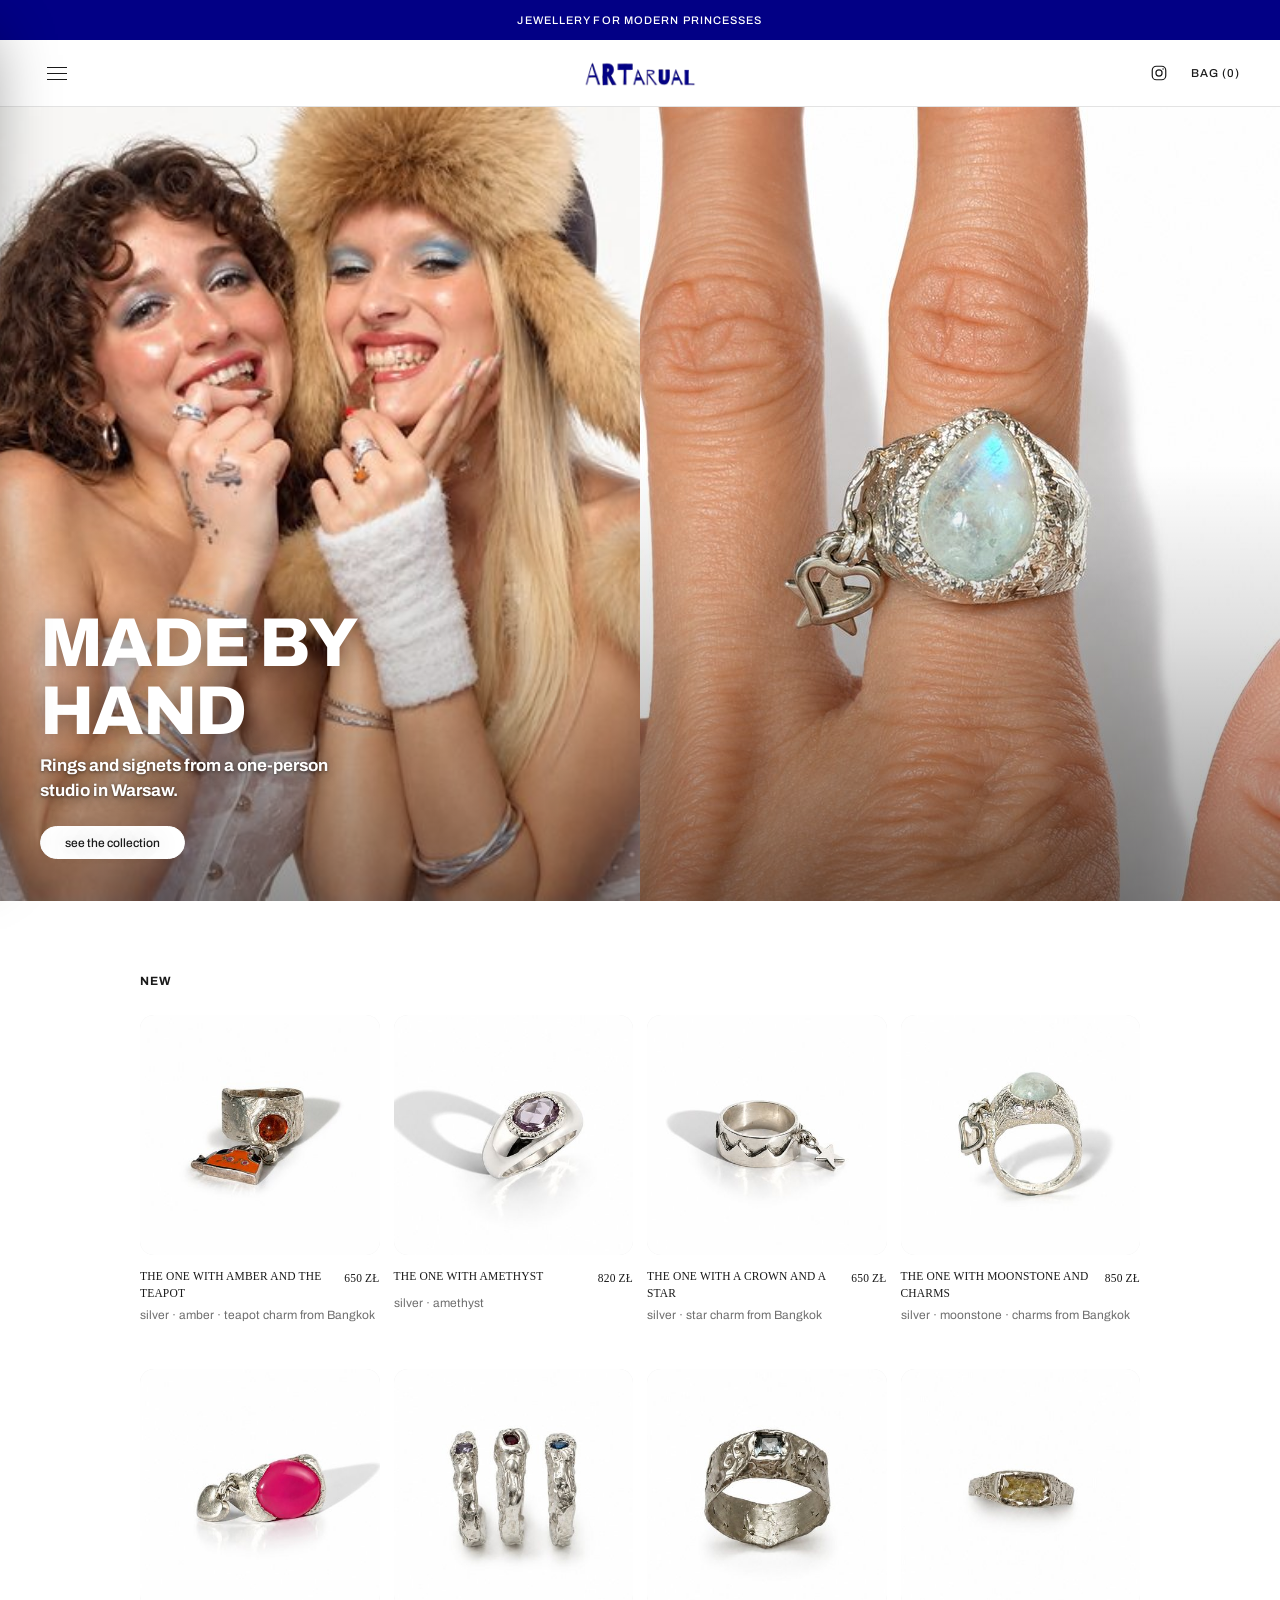
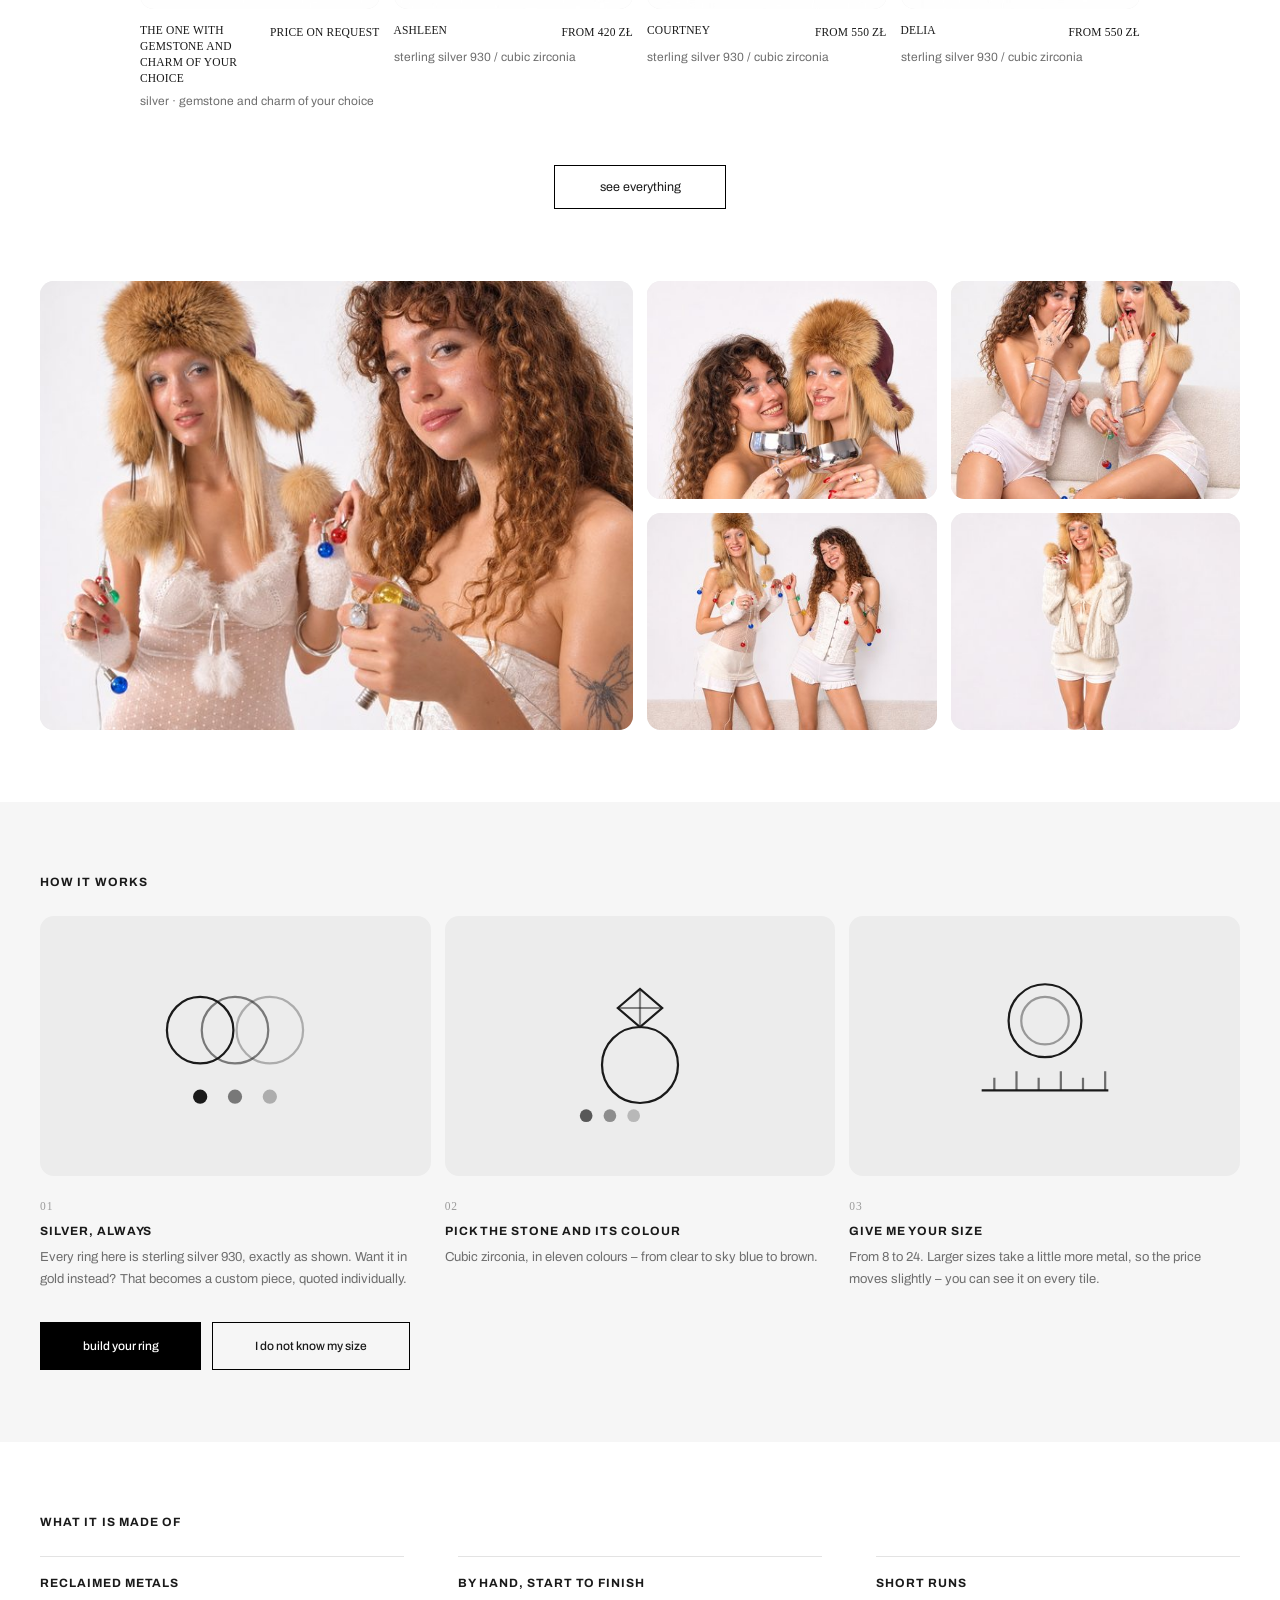
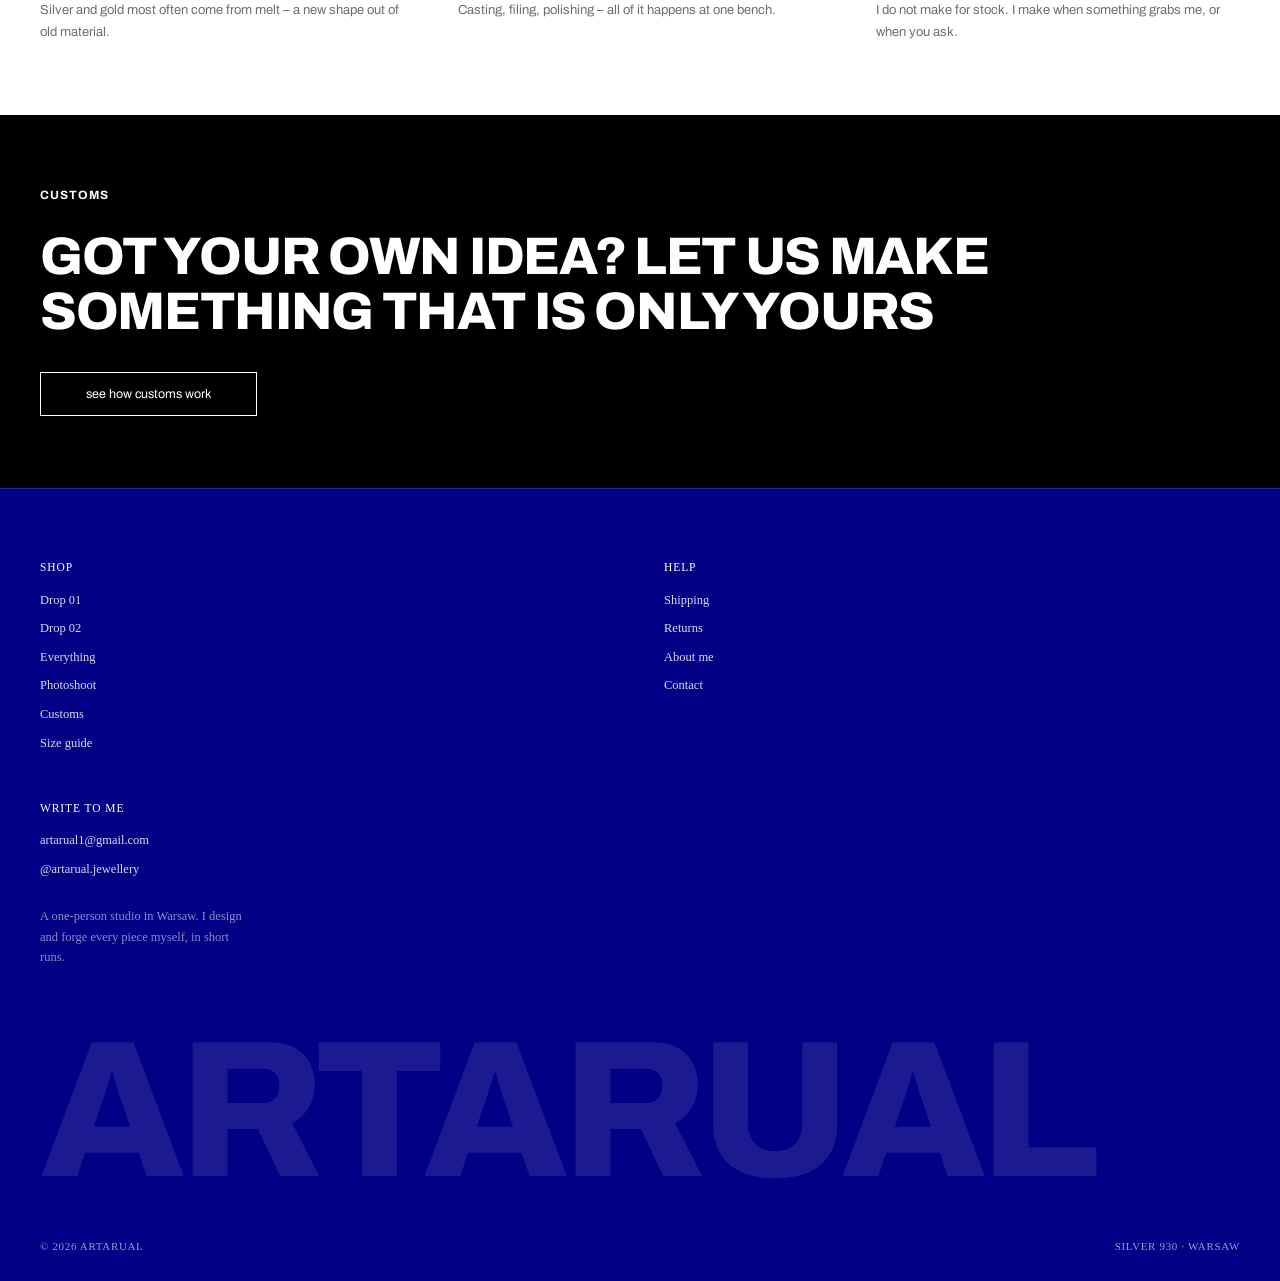
==== commit 3f083d81: "Hero z dwoma zdjęciami, równe centrowanie wszystkich pierścionków - Strona główna: na komputerze dwa" ====
--- a/index.html
+++ b/index.html
@@ -26,7 +26,7 @@
 <link rel="preconnect" href="https://fonts.googleapis.com">
 <link rel="preconnect" href="https://fonts.gstatic.com" crossorigin>
 <link href="https://fonts.googleapis.com/css2?family=Archivo:wght@400;500;700;800&family=Tinos:wght@400;700&display=swap" rel="stylesheet">
-<link rel="stylesheet" href="styles.css?v=202611071600">
+<link rel="stylesheet" href="styles.css?v=202611071800">
 </head>
 <body>
 
@@ -77,9 +77,11 @@
 
   <main>
 
-    <!-- opening banner: one full-bleed photo (zdjecia/glowne/) with the text on top -->
-    <section class="hero-band hero-band--single">
-      <figure><img src="zdj/sklep/glowne-01-1280.jpg" srcset="zdj/sklep/glowne-01-640.jpg 640w, zdj/sklep/glowne-01-1280.jpg 1280w, zdj/sklep/glowne-01-1920.jpg 1920w" sizes="100vw" alt="Two modern princesses wearing ARTarual rings" fetchpriority="high"></figure>
+    <!-- opening banner: two photos side by side (zdjecia/glowne/01 + 02) with the text on top;
+         on phones only the first one is shown -->
+    <section class="hero-band hero-band--shade">
+      <figure><img src="zdj/sklep/glowne-01-1280.jpg" srcset="zdj/sklep/glowne-01-640.jpg 640w, zdj/sklep/glowne-01-1280.jpg 1280w, zdj/sklep/glowne-01-1920.jpg 1450w" sizes="(max-width:900px) 100vw, 50vw" alt="Two modern princesses wearing ARTarual rings" fetchpriority="high"></figure>
+      <figure><img src="zdj/sklep/glowne-02-1280.jpg" srcset="zdj/sklep/glowne-02-640.jpg 640w, zdj/sklep/glowne-02-1280.jpg 1086w" sizes="(max-width:900px) 100vw, 50vw" alt="A close-up of The One with Moonstone and Charms, worn" loading="lazy"></figure>
       <div class="hero-band__overlay">
         <h1 class="hero-band__title" data-i18n="home.hero.title">made by hand</h1>
         <p class="hero-band__sub" data-i18n="home.hero.sub">Rings and signets from a one-person studio in Warsaw. You pick the zircon colour and the size.</p>
@@ -208,9 +210,9 @@
     </div>
   </footer>
 
-  <script src="i18n.js?v=202611071600"></script>
-  <script src="script.js?v=202611071600"></script>
-  <script src="zdjecia.js?v=202611071600"></script>
-  <script src="products.js?v=202611071600"></script>
+  <script src="i18n.js?v=202611071800"></script>
+  <script src="script.js?v=202611071800"></script>
+  <script src="zdjecia.js?v=202611071800"></script>
+  <script src="products.js?v=202611071800"></script>
 </body>
 </html>
--- a/styles.css
+++ b/styles.css
@@ -209,12 +209,12 @@
 }
 .hero-band figure{ margin:0; overflow:hidden; background:var(--tile); }
 .hero-band img{ width:100%; height:100%; object-fit:cover; }
-/* jedno zdjęcie na całą szerokość (zdjecia/glowne/) – twarze są w górnej
-   części kadru, więc przy przycinaniu trzymamy górę; lekki cień od dołu,
-   żeby biały tekst był czytelny na jasnym zdjęciu */
-.hero-band--single{ grid-template-columns:1fr; }
-.hero-band--single img{ object-position:center 22%; }
-.hero-band--single::after{
+/* zdjęcia z zdjecia/glowne/ – twarze są w górnej części kadru, więc przy
+   przycinaniu trzymamy górę (pierścionek na drugim zdjęciu jest niżej);
+   lekki cień od dołu, żeby biały tekst był czytelny na jasnym zdjęciu */
+.hero-band--shade figure:first-child img{ object-position:center 22%; }
+.hero-band--shade figure:nth-child(2) img{ object-position:center 62%; }
+.hero-band--shade::after{
   content:""; position:absolute; inset:0; pointer-events:none; z-index:1;
   background:linear-gradient(to top, rgba(0,0,0,.42) 0%, rgba(0,0,0,.12) 34%, rgba(0,0,0,0) 55%);
 }
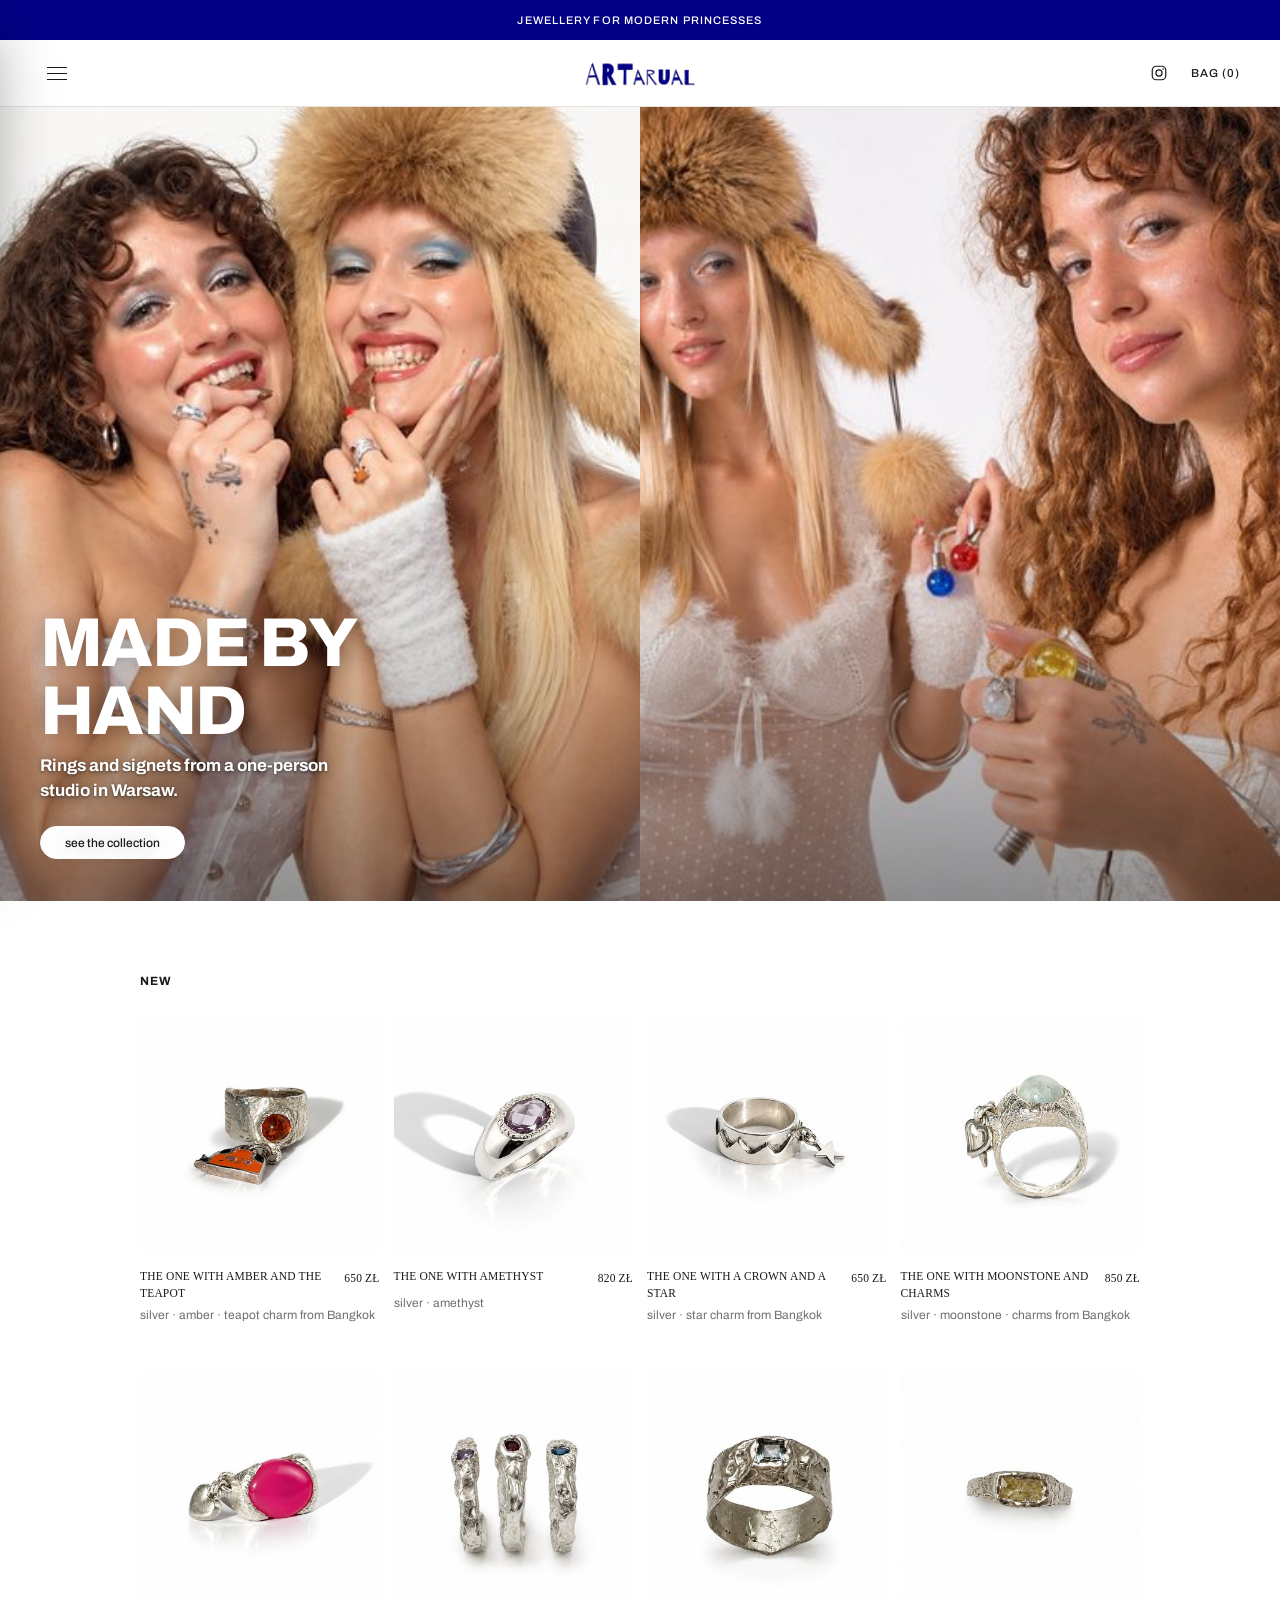
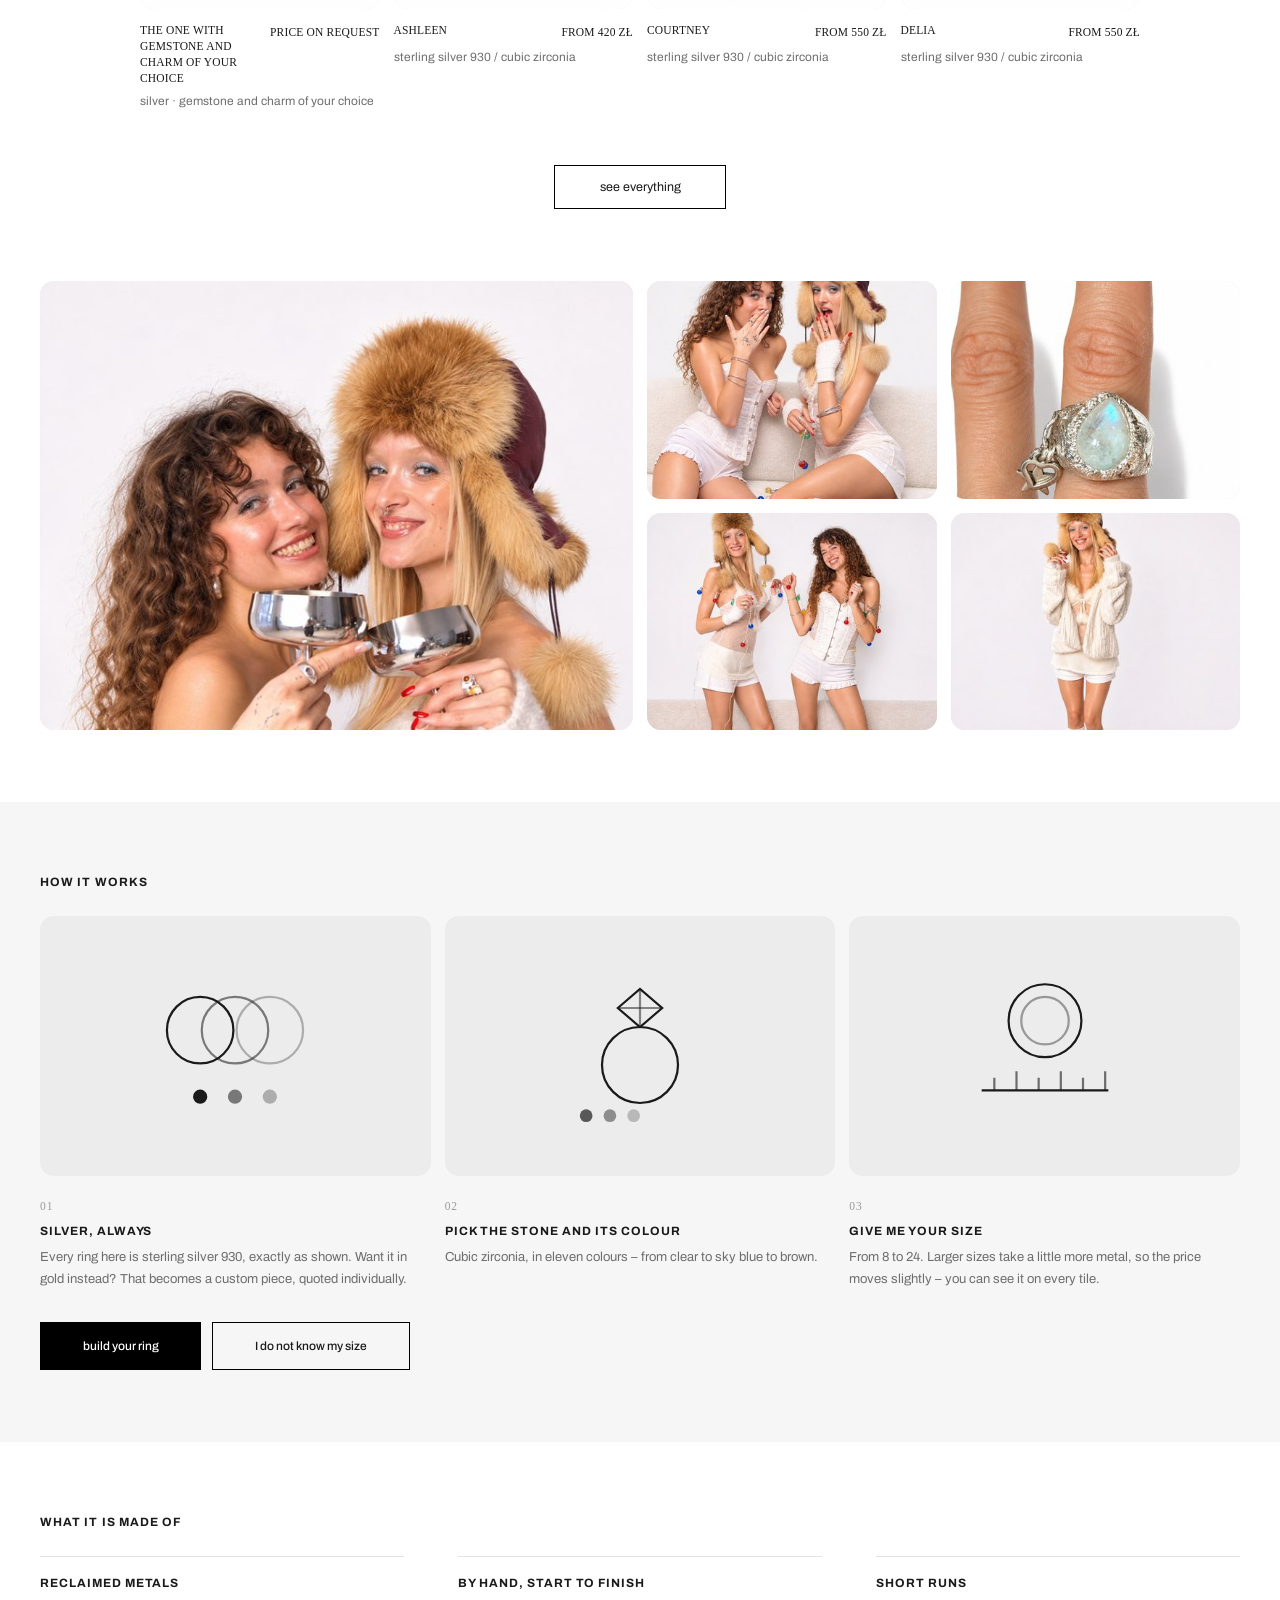
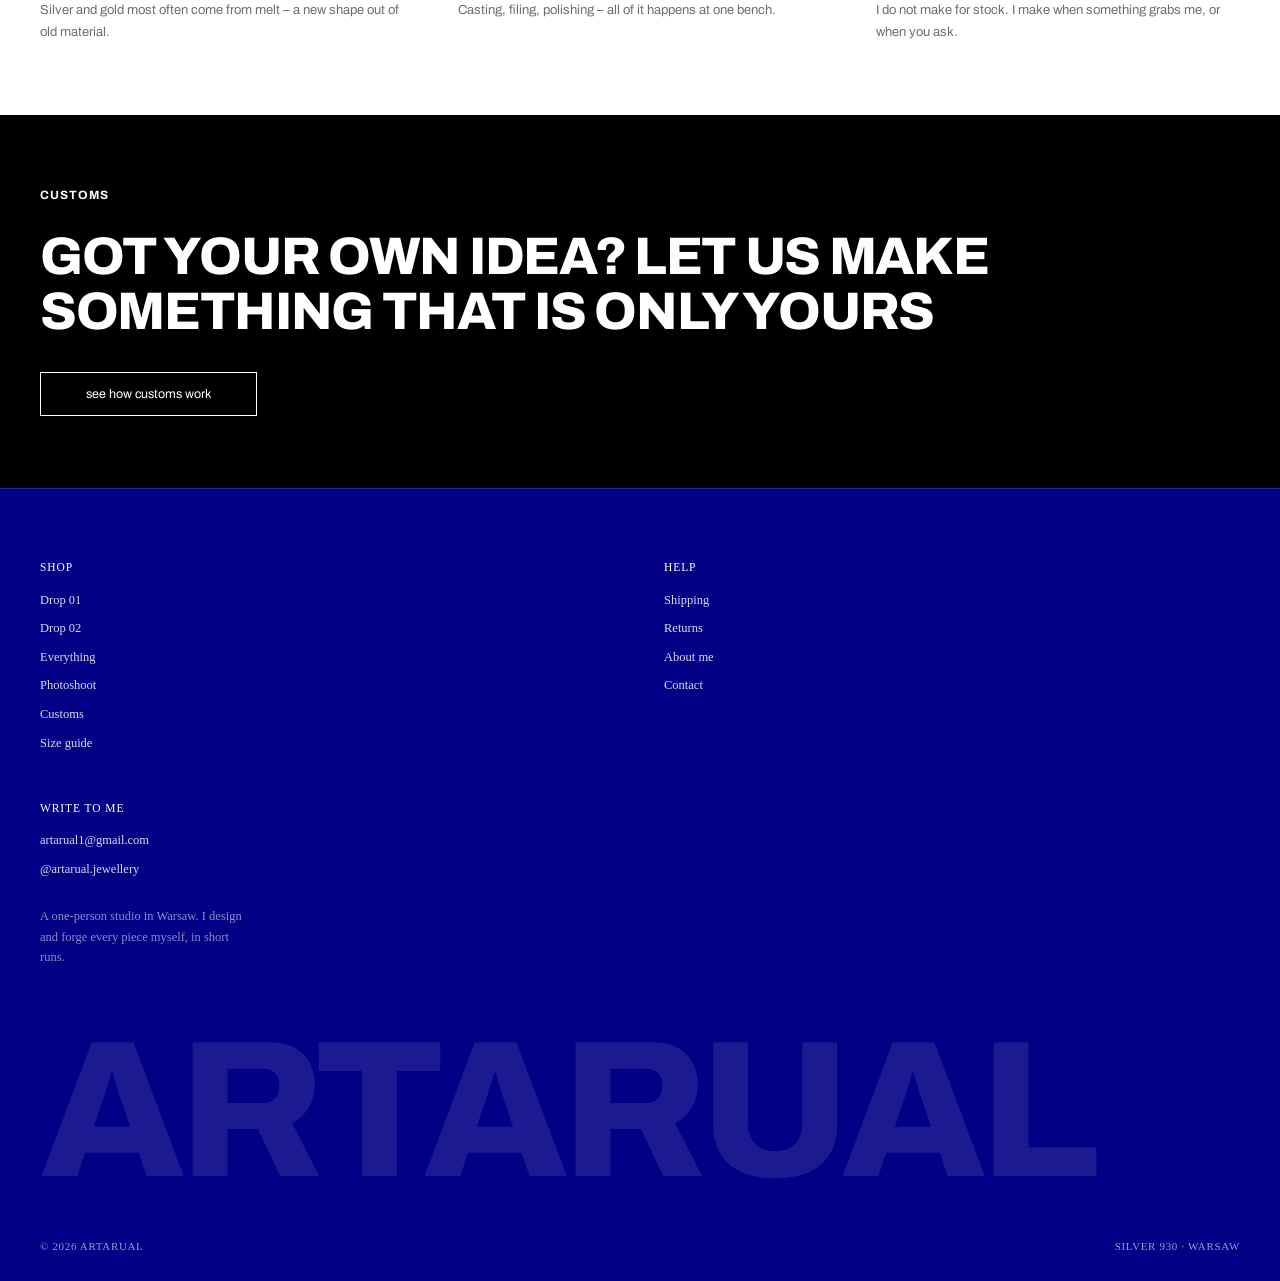
==== commit d75c238b: "Drugie zdjęcie główne z sesji, osobny folder kolażu, centrowanie po detalach - Hero na komputerze: p" ====
--- a/index.html
+++ b/index.html
@@ -26,7 +26,7 @@
 <link rel="preconnect" href="https://fonts.googleapis.com">
 <link rel="preconnect" href="https://fonts.gstatic.com" crossorigin>
 <link href="https://fonts.googleapis.com/css2?family=Archivo:wght@400;500;700;800&family=Tinos:wght@400;700&display=swap" rel="stylesheet">
-<link rel="stylesheet" href="styles.css?v=202611071800">
+<link rel="stylesheet" href="styles.css?v=202611071900">
 </head>
 <body>
 
@@ -81,7 +81,7 @@
          on phones only the first one is shown -->
     <section class="hero-band hero-band--shade">
       <figure><img src="zdj/sklep/glowne-01-1280.jpg" srcset="zdj/sklep/glowne-01-640.jpg 640w, zdj/sklep/glowne-01-1280.jpg 1280w, zdj/sklep/glowne-01-1920.jpg 1450w" sizes="(max-width:900px) 100vw, 50vw" alt="Two modern princesses wearing ARTarual rings" fetchpriority="high"></figure>
-      <figure><img src="zdj/sklep/glowne-02-1280.jpg" srcset="zdj/sklep/glowne-02-640.jpg 640w, zdj/sklep/glowne-02-1280.jpg 1086w" sizes="(max-width:900px) 100vw, 50vw" alt="A close-up of The One with Moonstone and Charms, worn" loading="lazy"></figure>
+      <figure><img src="zdj/sklep/glowne-02-1280.jpg" srcset="zdj/sklep/glowne-02-640.jpg 640w, zdj/sklep/glowne-02-1280.jpg 1280w, zdj/sklep/glowne-02-1920.jpg 1450w" sizes="(max-width:900px) 100vw, 50vw" alt="Two modern princesses with ARTarual rings and fairy lights" loading="lazy"></figure>
       <div class="hero-band__overlay">
         <h1 class="hero-band__title" data-i18n="home.hero.title">made by hand</h1>
         <p class="hero-band__sub" data-i18n="home.hero.sub">Rings and signets from a one-person studio in Warsaw. You pick the zircon colour and the size.</p>
@@ -210,9 +210,9 @@
     </div>
   </footer>
 
-  <script src="i18n.js?v=202611071800"></script>
-  <script src="script.js?v=202611071800"></script>
-  <script src="zdjecia.js?v=202611071800"></script>
-  <script src="products.js?v=202611071800"></script>
+  <script src="i18n.js?v=202611071900"></script>
+  <script src="script.js?v=202611071900"></script>
+  <script src="zdjecia.js?v=202611071900"></script>
+  <script src="products.js?v=202611071900"></script>
 </body>
 </html>
--- a/styles.css
+++ b/styles.css
@@ -210,10 +210,10 @@
 .hero-band figure{ margin:0; overflow:hidden; background:var(--tile); }
 .hero-band img{ width:100%; height:100%; object-fit:cover; }
 /* zdjęcia z zdjecia/glowne/ – twarze są w górnej części kadru, więc przy
-   przycinaniu trzymamy górę (pierścionek na drugim zdjęciu jest niżej);
+   przycinaniu trzymamy górę;
    lekki cień od dołu, żeby biały tekst był czytelny na jasnym zdjęciu */
 .hero-band--shade figure:first-child img{ object-position:center 22%; }
-.hero-band--shade figure:nth-child(2) img{ object-position:center 62%; }
+.hero-band--shade figure:nth-child(2) img{ object-position:center 15%; }
 .hero-band--shade::after{
   content:""; position:absolute; inset:0; pointer-events:none; z-index:1;
   background:linear-gradient(to top, rgba(0,0,0,.42) 0%, rgba(0,0,0,.12) 34%, rgba(0,0,0,0) 55%);
